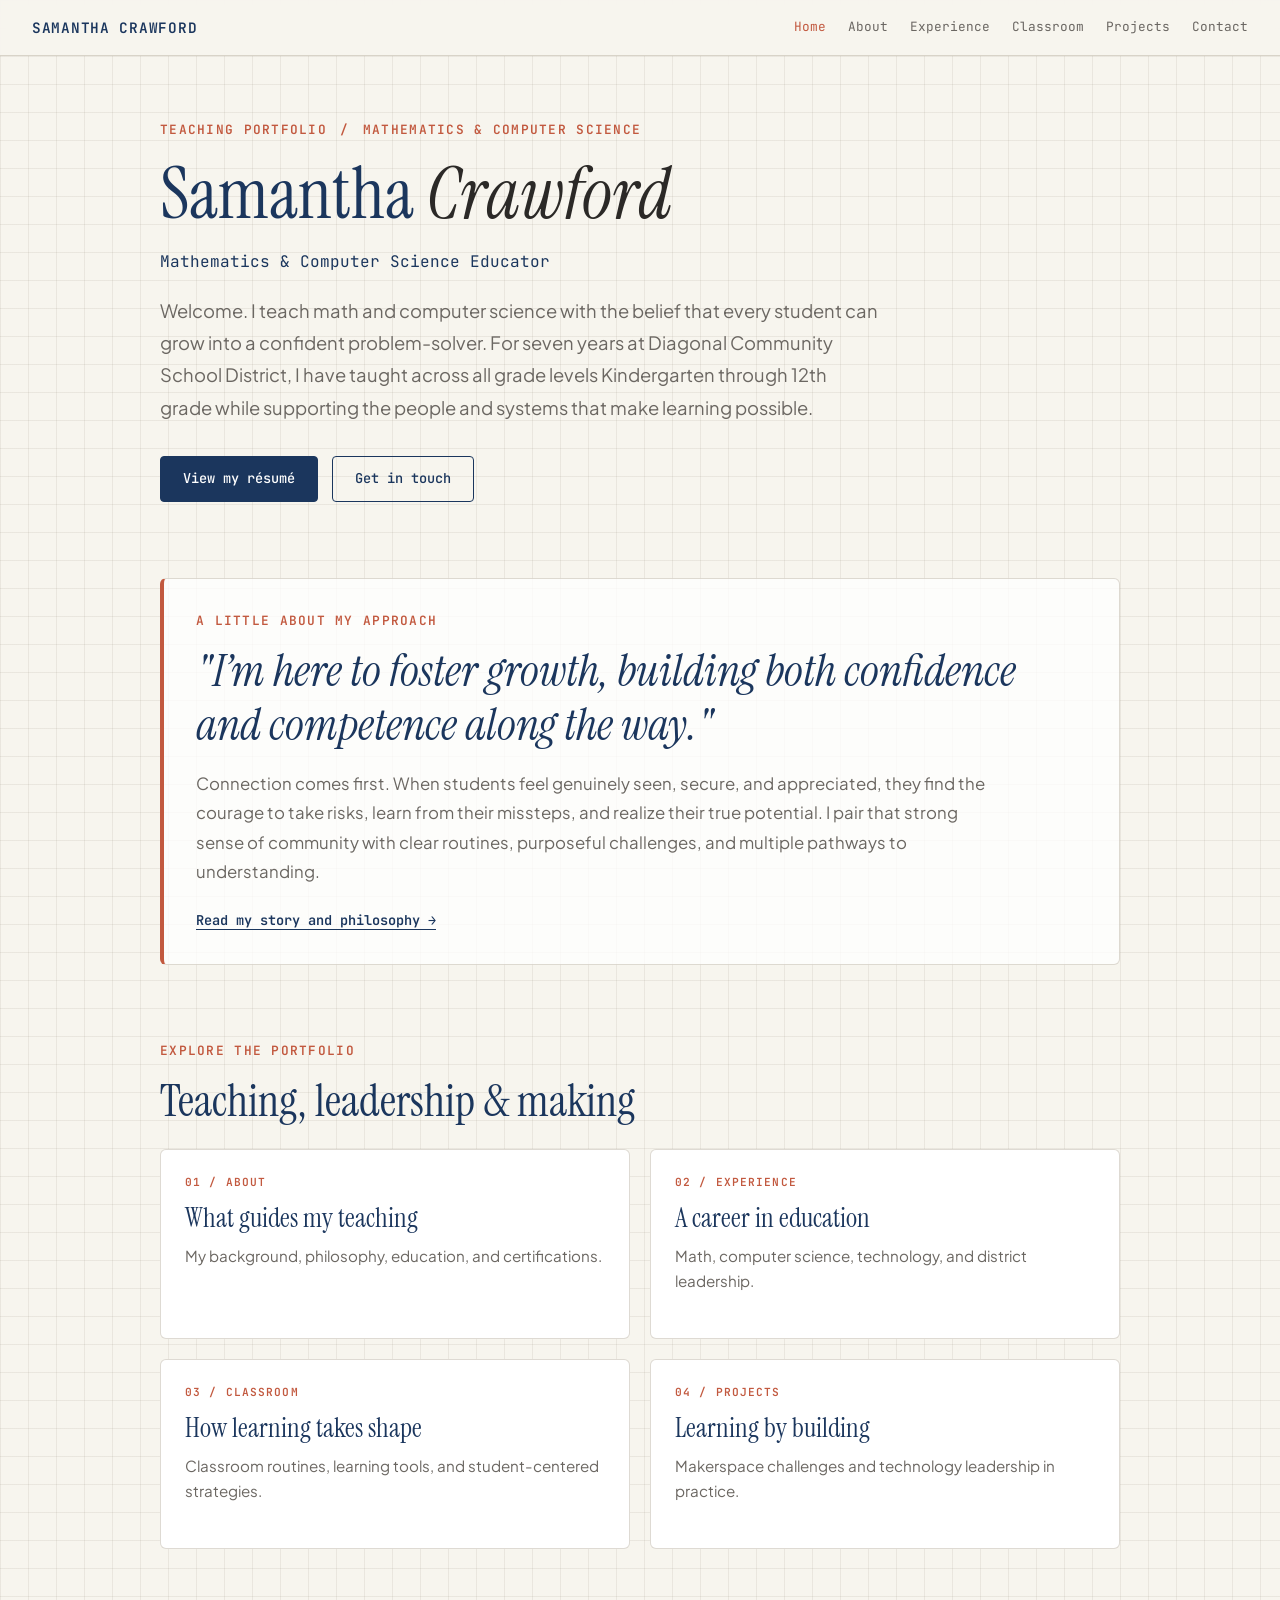
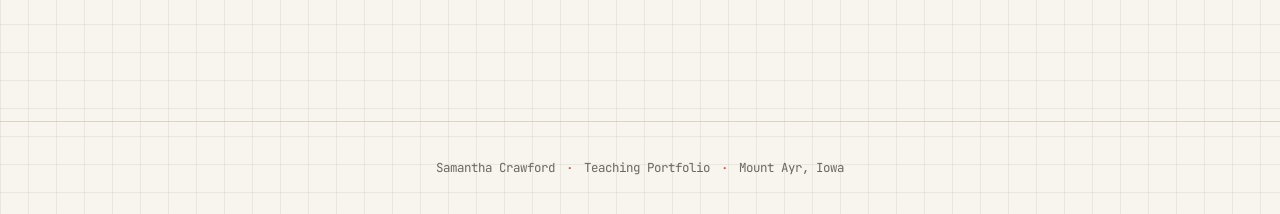
==== index.html @ a3347830 "Initial commit" ====
<!DOCTYPE html>
<html lang="en">
<head>
    <meta charset="UTF-8">
    <meta name="viewport" content="width=device-width, initial-scale=1.0">
    <meta name="description" content="Meet Samantha Crawford, a mathematics and computer science educator in Mount Ayr, Iowa.">
    <title>Samantha Crawford — Mathematics &amp; Computer Science Educator</title>
    <link rel="preconnect" href="https://fonts.googleapis.com">
    <link rel="preconnect" href="https://fonts.gstatic.com" crossorigin>
    <link href="https://fonts.googleapis.com/css2?family=Instrument+Serif:ital@0;1&family=JetBrains+Mono:wght@400;500;600&family=Plus+Jakarta+Sans:wght@400;500;600;700&display=swap" rel="stylesheet">
    <link rel="stylesheet" href="styles.css">
</head>
<body>
    <header class="site-header">
        <a class="logo" href="index.html">Samantha Crawford</a>
        <nav aria-label="Main navigation">
            <a href="index.html" aria-current="page">Home</a>
            <a href="about.html">About</a>
            <a href="experience.html">Experience</a>
            <a href="classroom.html">Classroom</a>
            <a href="projects.html">Projects</a>
            <a href="contact.html">Contact</a>
        </nav>
    </header>

    <main>
        <section class="hero">
            <p class="eyebrow">Teaching Portfolio <span aria-hidden="true">/</span> Mathematics &amp; Computer Science </p>
            <h1>Samantha <span class="italic">Crawford</span></h1>
            <p class="hero-title">Mathematics &amp; Computer Science Educator</p>
            <p class="bio">
                Welcome. I teach math and computer science with the belief that every student can grow into a confident problem-solver. 
                For seven years at Diagonal Community School District, I have taught across all grade levels Kindergarten through 12th grade
                while supporting the people and systems that make learning possible.
            </p>
            <div class="actions">
                <a class="btn-primary" href="experience.html#resume">View my résumé</a>
                <a class="btn-secondary" href="contact.html">Get in touch</a>
            </div>
        </section>

        <section class="home-value" aria-labelledby="value-heading">
            <div class="section-header">A little about my approach</div>
            <h2 id="value-heading" class="philosophy-quote">"I’m here to foster growth, building both confidence and competence along the way."</h2>
            <p class="philosophy-text">
                Connection comes first. When students feel genuinely seen, secure, and appreciated, 
                they find the courage to take risks, learn from their missteps, and realize their true potential. 
                I pair that strong sense of community with clear routines, purposeful challenges, and multiple pathways 
                to understanding.
            </p>
            <a class="text-link" href="about.html">Read my story and philosophy <span aria-hidden="true">→</span></a>
        </section>

        <section aria-labelledby="portfolio-heading">
            <div class="section-header">Explore the portfolio</div>
            <h2 id="portfolio-heading">Teaching, leadership &amp; making</h2>
            <div class="feature-grid">
                <a class="feature-card" href="about.html">
                    <span class="card-meta">01 / About</span>
                    <span class="feature-title">What guides my teaching</span>
                    <span class="feature-desc">My background, philosophy, education, and certifications.</span>
                </a>
                <a class="feature-card" href="experience.html">
                    <span class="card-meta">02 / Experience</span>
                    <span class="feature-title">A career in education</span>
                    <span class="feature-desc">Math, computer science, technology, and district leadership.</span>
                </a>
                <a class="feature-card" href="classroom.html">
                    <span class="card-meta">03 / Classroom</span>
                    <span class="feature-title">How learning takes shape</span>
                    <span class="feature-desc">Classroom routines, learning tools, and student-centered strategies.</span>
                </a>
                <a class="feature-card" href="projects.html">
                    <span class="card-meta">04 / Projects</span>
                    <span class="feature-title">Learning by building</span>
                    <span class="feature-desc">Makerspace challenges and technology leadership in practice.</span>
                </a>
            </div>
        </section>
    </main>

    <footer>
        Samantha Crawford <span aria-hidden="true">·</span> Teaching Portfolio <span aria-hidden="true">·</span> Mount Ayr, Iowa
    </footer>
</body>
</html>
---- styles.css ----
:root {
    --bg-color: #f7f5ee;
    --grid-color: rgba(160, 150, 130, 0.15);
    --text-main: #2b2927;
    --text-muted: #6b6762;
    --primary: #1b365d;
    --accent: #c2593f;
    --card-bg: #fff;
    --border-color: rgba(160, 150, 130, 0.35);
}

* {
    box-sizing: border-box;
    margin: 0;
    padding: 0;
}

html {
    scroll-behavior: smooth;
}

body {
    min-width: 0;
    background-color: var(--bg-color);
    background-image:
        linear-gradient(to right, var(--grid-color) 1px, transparent 1px),
        linear-gradient(to bottom, var(--grid-color) 1px, transparent 1px);
    background-size: 28px 28px;
    color: var(--text-main);
    font-family: "Plus Jakarta Sans", sans-serif;
    line-height: 1.6;
}

a {
    color: inherit;
}

a:focus-visible {
    outline: 3px solid var(--accent);
    outline-offset: 4px;
}

.site-header {
    position: sticky;
    top: 0;
    z-index: 10;
    display: flex;
    align-items: center;
    justify-content: space-between;
    gap: 24px;
    padding: 16px 32px;
    border-bottom: 1px solid var(--border-color);
    background: rgba(247, 245, 238, 0.94);
    backdrop-filter: blur(8px);
}

.logo {
    flex-shrink: 0;
    color: var(--primary);
    font-family: "JetBrains Mono", monospace;
    font-size: 0.9rem;
    font-weight: 600;
    letter-spacing: 0.05em;
    text-decoration: none;
    text-transform: uppercase;
}

.site-header nav {
    display: flex;
    flex-wrap: wrap;
    justify-content: flex-end;
    gap: 8px 22px;
}

.site-header nav a {
    color: var(--text-muted);
    font-family: "JetBrains Mono", monospace;
    font-size: 0.8rem;
    text-decoration: none;
    transition: color 0.2s;
}

.site-header nav a:hover,
.site-header nav a[aria-current="page"] {
    color: var(--accent);
}

main {
    width: min(100% - 48px, 960px);
    margin: 0 auto;
    padding: 64px 0 96px;
}

.hero {
    margin-bottom: 76px;
}

.page-intro {
    margin-bottom: 72px;
}

.eyebrow,
.section-header,
.card-meta,
.routine-time,
.contact-label {
    color: var(--accent);
    font-family: "JetBrains Mono", monospace;
    font-size: 0.8rem;
    font-weight: 600;
    letter-spacing: 0.1em;
    text-transform: uppercase;
}

.eyebrow {
    margin-bottom: 16px;
}

.eyebrow span {
    padding: 0 4px;
}

h1,
h2,
.feature-title,
.card-title,
.exp-role {
    color: var(--primary);
    font-family: "Instrument Serif", Georgia, serif;
    font-weight: 400;
}

h1 {
    margin-bottom: 18px;
    font-size: clamp(3.2rem, 8vw, 4.5rem);
    line-height: 1.04;
}

h1 .italic {
    color: var(--text-main);
    font-style: italic;
}

.hero-title {
    margin-bottom: 20px;
    color: var(--primary);
    font-family: "JetBrains Mono", monospace;
    font-size: 1rem;
}

.bio {
    max-width: 720px;
    margin-bottom: 32px;
    color: var(--text-muted);
    font-size: 1.15rem;
    line-height: 1.75;
}

.actions {
    display: flex;
    flex-wrap: wrap;
    gap: 14px;
}

.btn-primary,
.btn-secondary {
    display: inline-flex;
    align-items: center;
    justify-content: center;
    min-height: 46px;
    padding: 11px 22px;
    border: 1.5px solid var(--primary);
    border-radius: 4px;
    font-family: "JetBrains Mono", monospace;
    font-size: 0.85rem;
    font-weight: 500;
    text-decoration: none;
    transition: background 0.2s, color 0.2s;
}

.btn-primary {
    background: var(--primary);
    color: #fff;
}

.btn-primary:hover {
    background: #122540;
}

.btn-secondary {
    background: transparent;
    color: var(--primary);
}

.btn-secondary:hover {
    background: rgba(27, 54, 93, 0.06);
}

section {
    margin-bottom: 76px;
}

.section-header {
    margin-bottom: 14px;
}

h2 {
    margin-bottom: 22px;
    font-size: clamp(2.2rem, 5vw, 2.8rem);
    line-height: 1.15;
}

.philosophy-text {
    max-width: 800px;
    margin-bottom: 20px;
    color: var(--text-muted);
    font-size: 1.05rem;
    line-height: 1.75;
}

.home-value {
    margin-bottom: 76px;
    padding: 32px;
    border: 1px solid var(--border-color);
    border-left: 4px solid var(--accent);
    border-radius: 6px;
    background: rgba(255, 255, 255, 0.75);
}

.philosophy-quote {
    margin-bottom: 16px;
    color: var(--primary);
    font-family: "Instrument Serif", Georgia, serif;
    font-size: clamp(2rem, 5vw, 2.8rem);
    font-style: italic;
    font-weight: 400;
    line-height: 1.2;
}

.text-link {
    color: var(--primary);
    font-family: "JetBrains Mono", monospace;
    font-size: 0.85rem;
    font-weight: 600;
    text-decoration-thickness: 1px;
    text-underline-offset: 4px;
}

.text-link:hover {
    color: var(--accent);
}

.feature-grid,
.lessons-grid,
.pillars-grid,
.courses-grid,
.routine-grid {
    display: grid;
    grid-template-columns: repeat(2, minmax(0, 1fr));
    gap: 20px;
}

.feature-card,
.project-card,
.pillar-card,
.course-box,
.routine-card,
.exp-item,
.note-card,
.contact-panel {
    border: 1px solid var(--border-color);
    border-radius: 6px;
    background: var(--card-bg);
}

.feature-card {
    display: flex;
    min-height: 190px;
    flex-direction: column;
    align-items: flex-start;
    padding: 24px;
    text-decoration: none;
    transition: border-color 0.2s, transform 0.2s;
}

a.feature-card:hover {
    transform: translateY(-2px);
    border-color: var(--accent);
}

.card-meta {
    margin-bottom: 10px;
    font-size: 0.7rem;
}

.feature-title {
    margin-bottom: 8px;
    font-size: 1.7rem;
    line-height: 1.2;
}

.feature-desc,
.card-desc,
.pillar-desc,
.exp-desc {
    color: var(--text-muted);
    font-size: 0.95rem;
    line-height: 1.65;
}

.pillars-grid {
    grid-template-columns: repeat(2, minmax(0, 1fr));
    margin-top: 28px;
}

.pillar-card,
.course-box,
.routine-card,
.project-card,
.note-card {
    padding: 24px;
}

.pillar-title {
    margin-bottom: 8px;
    color: var(--primary);
    font-family: "JetBrains Mono", monospace;
    font-size: 0.9rem;
    font-weight: 600;
}

.courses-grid {
    grid-template-columns: repeat(2, minmax(0, 1fr));
}

.course-box h3 {
    margin-bottom: 16px;
    color: var(--primary);
    font-family: "Instrument Serif", Georgia, serif;
    font-size: 1.8rem;
    font-weight: 400;
}

.course-list {
    list-style: none;
}

.course-list li {
    display: flex;
    justify-content: space-between;
    gap: 16px;
    padding: 9px 0;
    border-bottom: 1px dashed var(--border-color);
    color: var(--text-muted);
    font-size: 0.9rem;
}

.course-list li:last-child {
    border-bottom: 0;
}

.course-list li span:last-child {
    color: var(--primary);
    text-align: right;
}

.timeline {
    display: grid;
    gap: 16px;
}

.exp-item {
    padding: 24px 28px;
}

.exp-role {
    margin-bottom: 4px;
    font-size: 1.75rem;
}

.exp-company {
    margin-bottom: 12px;
    color: var(--accent);
    font-family: "JetBrains Mono", monospace;
    font-size: 0.77rem;
    text-transform: uppercase;
}

.routine-grid {
    margin: 28px 0 20px;
}

.routine-time {
    display: inline-block;
    margin-bottom: 8px;
    font-size: 0.72rem;
}

.routine-card .card-title,
.project-card .card-title {
    margin-bottom: 8px;
    font-size: 1.65rem;
}

.note-card {
    padding: 22px 24px;
    background: rgba(255, 255, 255, 0.75);
}

.project-card {
    display: flex;
    min-height: 220px;
    flex-direction: column;
    align-items: flex-start;
}

.project-card .tags {
    display: flex;
    flex-wrap: wrap;
    gap: 8px;
    margin-top: auto;
    padding-top: 16px;
}

.tag {
    padding: 3px 8px;
    border: 1px solid var(--border-color);
    border-radius: 4px;
    background: rgba(160, 150, 130, 0.1);
    color: var(--text-main);
    font-family: "JetBrains Mono", monospace;
    font-size: 0.7rem;
}

.resume-frame {
    overflow: hidden;
    min-height: 480px;
    border: 1px solid var(--border-color);
    border-radius: 6px;
    background: var(--card-bg);
}

.resume-frame iframe {
    display: block;
    width: 100%;
    height: 600px;
    border: 0;
}

.contact-panel {
    padding: 32px;
}

.contact-list {
    display: grid;
    gap: 0;
    margin: 24px 0;
    border-top: 1px solid var(--border-color);
}

.contact-link {
    display: flex;
    flex-wrap: wrap;
    justify-content: space-between;
    gap: 8px 24px;
    padding: 14px 0;
    border-bottom: 1px solid var(--border-color);
    color: var(--text-main);
    text-decoration: none;
}

.contact-link span:last-child {
    overflow-wrap: anywhere;
}

a.contact-link:hover span:last-child {
    color: var(--accent);
}

.contact-label {
    font-size: 0.72rem;
}

.page-next {
    padding-top: 4px;
}

footer {
    padding: 36px 24px;
    border-top: 1px solid var(--border-color);
    color: var(--text-muted);
    font-family: "JetBrains Mono", monospace;
    font-size: 0.78rem;
    text-align: center;
}

footer span {
    padding: 0 4px;
    color: var(--accent);
}

@media (max-width: 760px) {
    .site-header {
        position: static;
        align-items: flex-start;
        flex-direction: column;
        gap: 14px;
        padding: 16px 22px;
    }

    .site-header nav {
        justify-content: flex-start;
        gap: 8px 16px;
    }

    main {
        width: min(100% - 40px, 960px);
        padding: 44px 0 72px;
    }

    .hero {
        margin-bottom: 56px;
    }

    .page-intro {
        margin-bottom: 52px;
    }

    section,
    .home-value {
        margin-bottom: 56px;
    }
}

@media (max-width: 560px) {
    .feature-grid,
    .lessons-grid,
    .pillars-grid,
    .courses-grid,
    .routine-grid {
        grid-template-columns: 1fr;
    }

    .home-value,
    .contact-panel {
        padding: 22px;
    }

    .exp-item {
        padding: 20px;
    }

    .resume-frame {
        min-height: 360px;
    }

    .resume-frame iframe {
        height: 380px;
    }
}

@media (prefers-reduced-motion: reduce) {
    html {
        scroll-behavior: auto;
    }

    *,
    *::before,
    *::after {
        transition-duration: 0.01ms !important;
    }
}
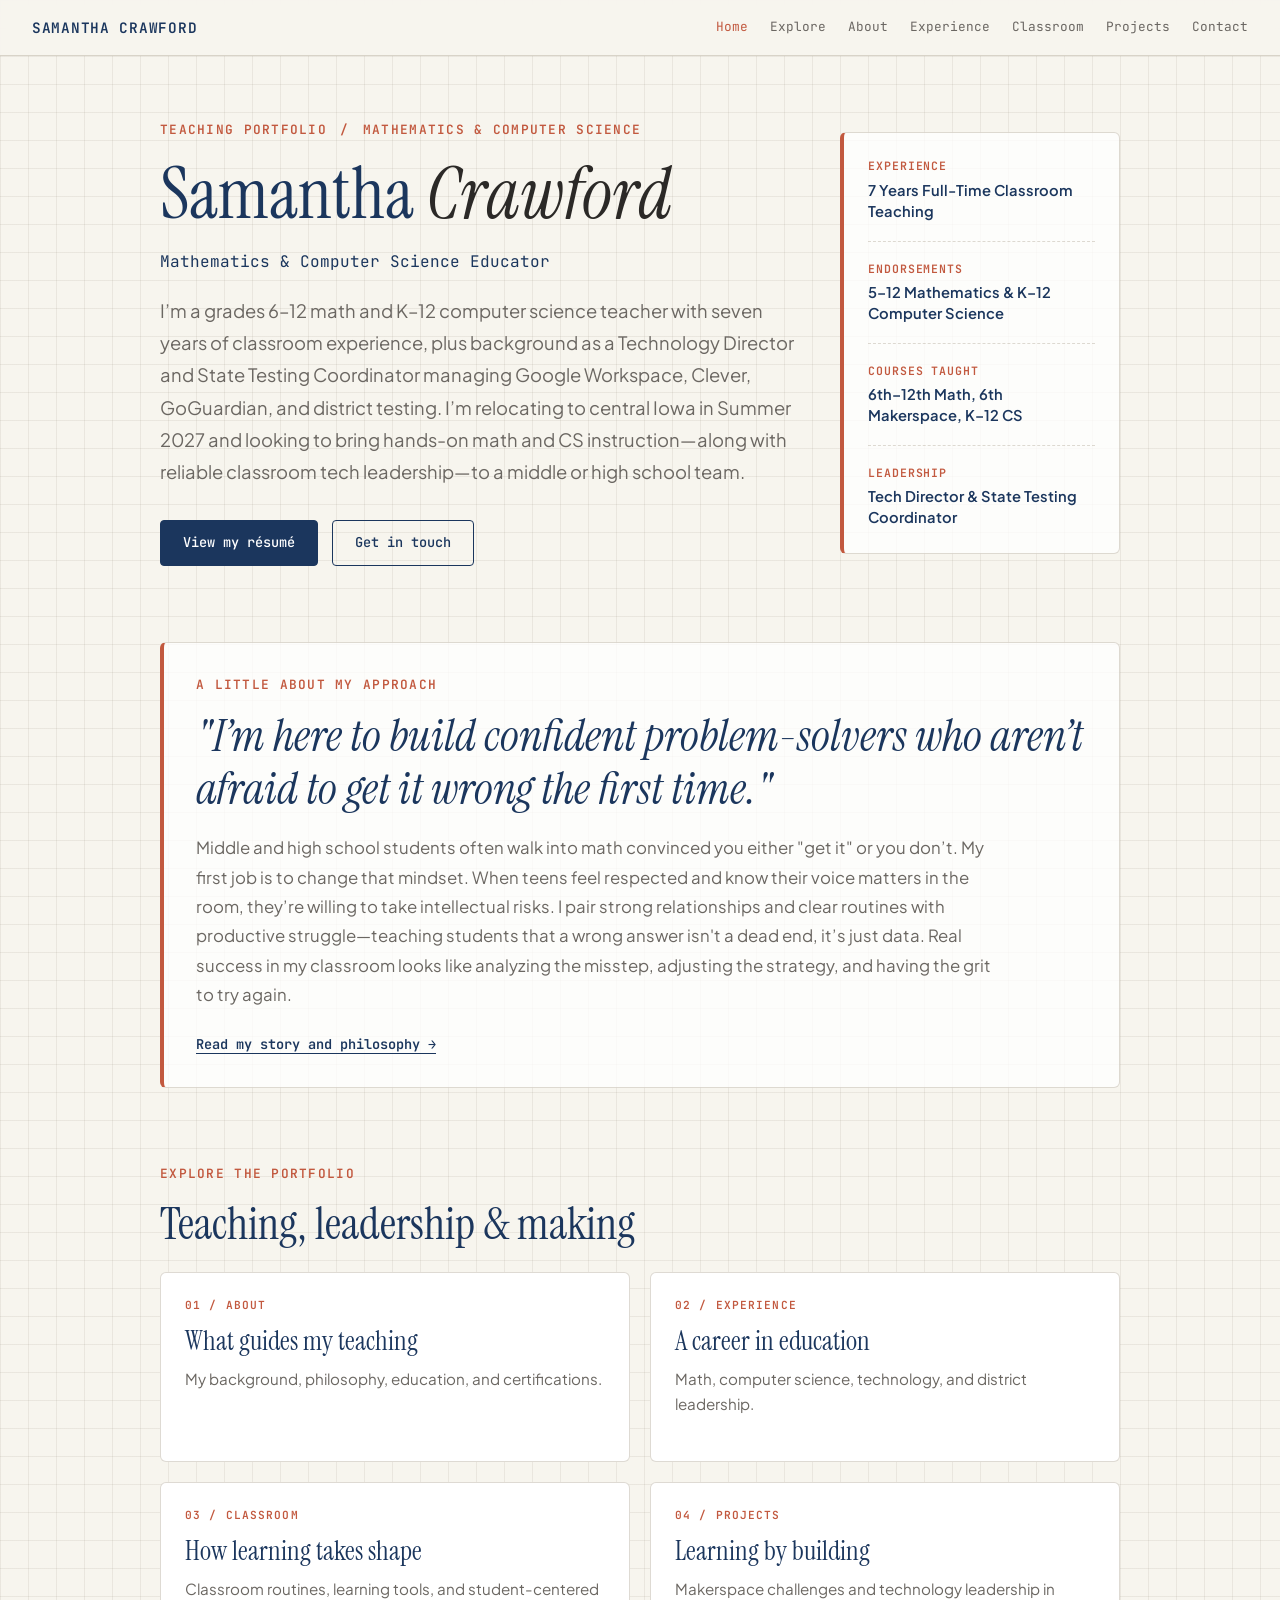
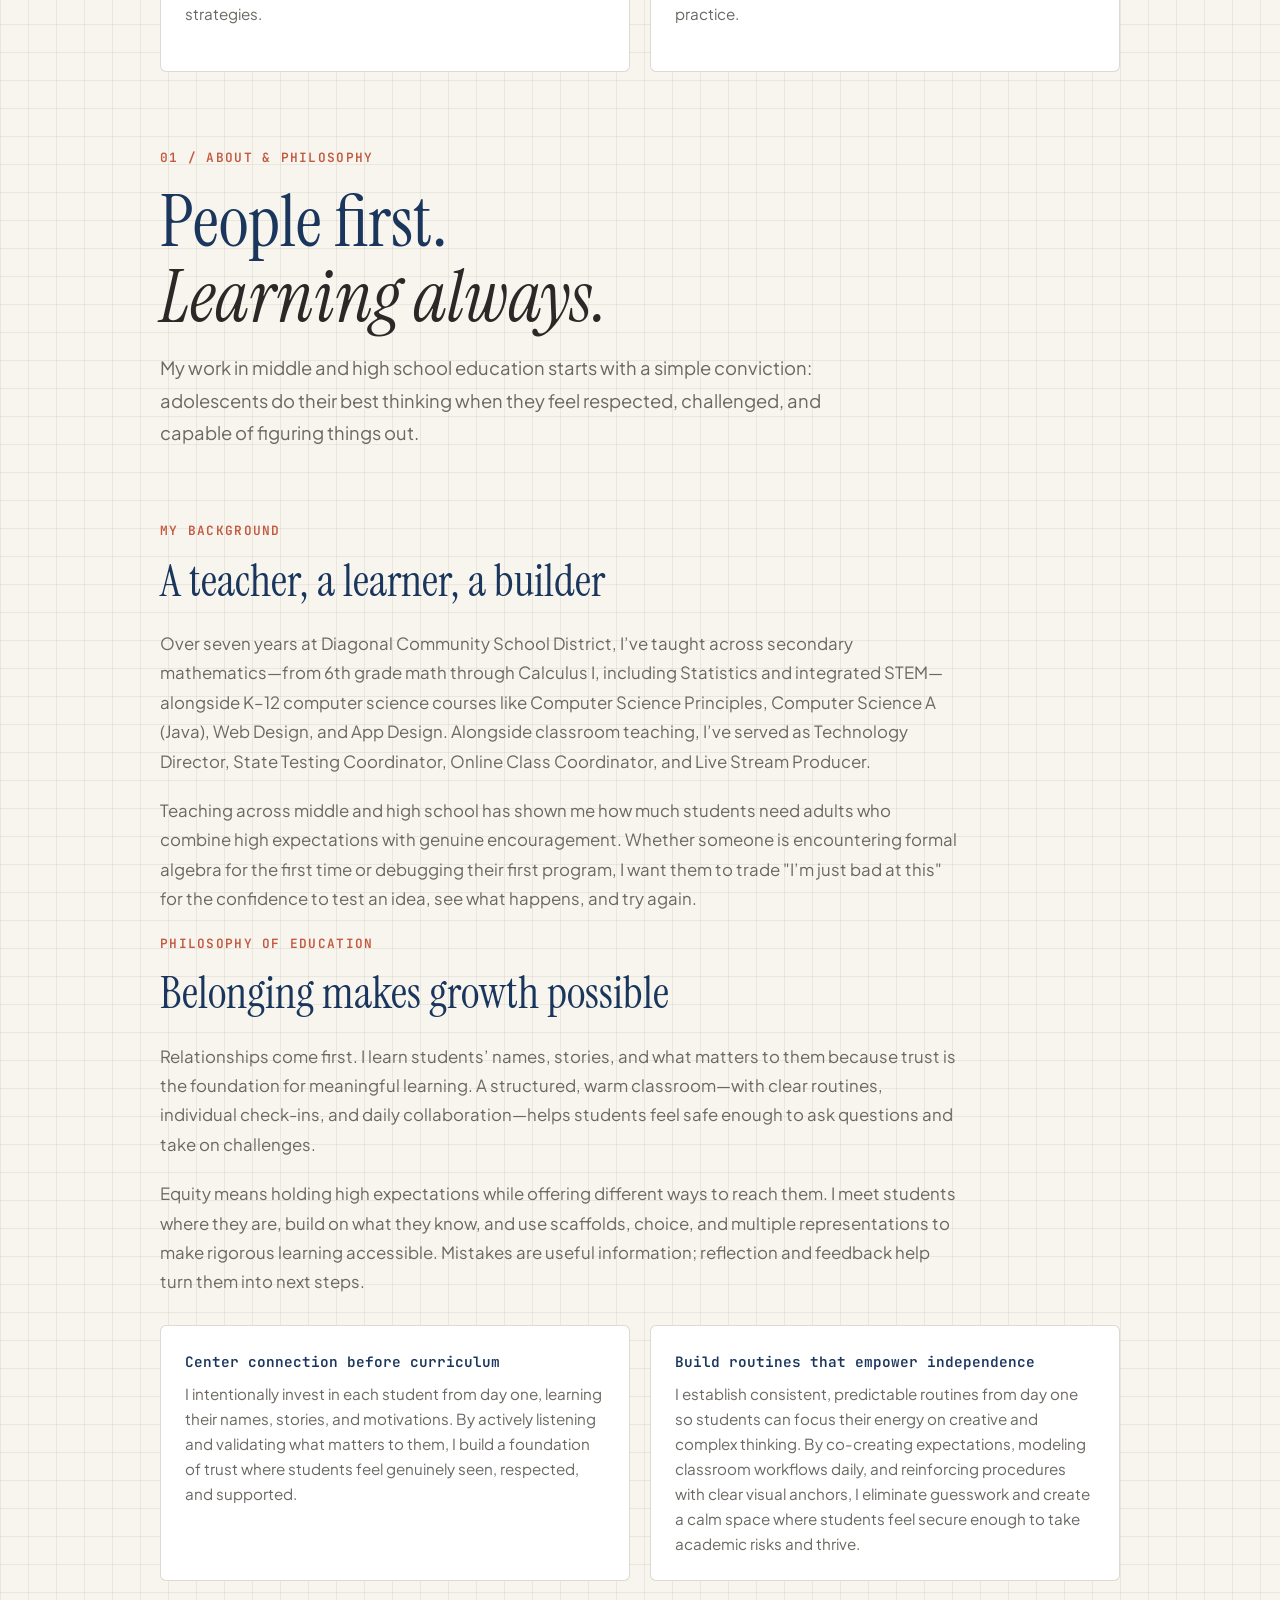
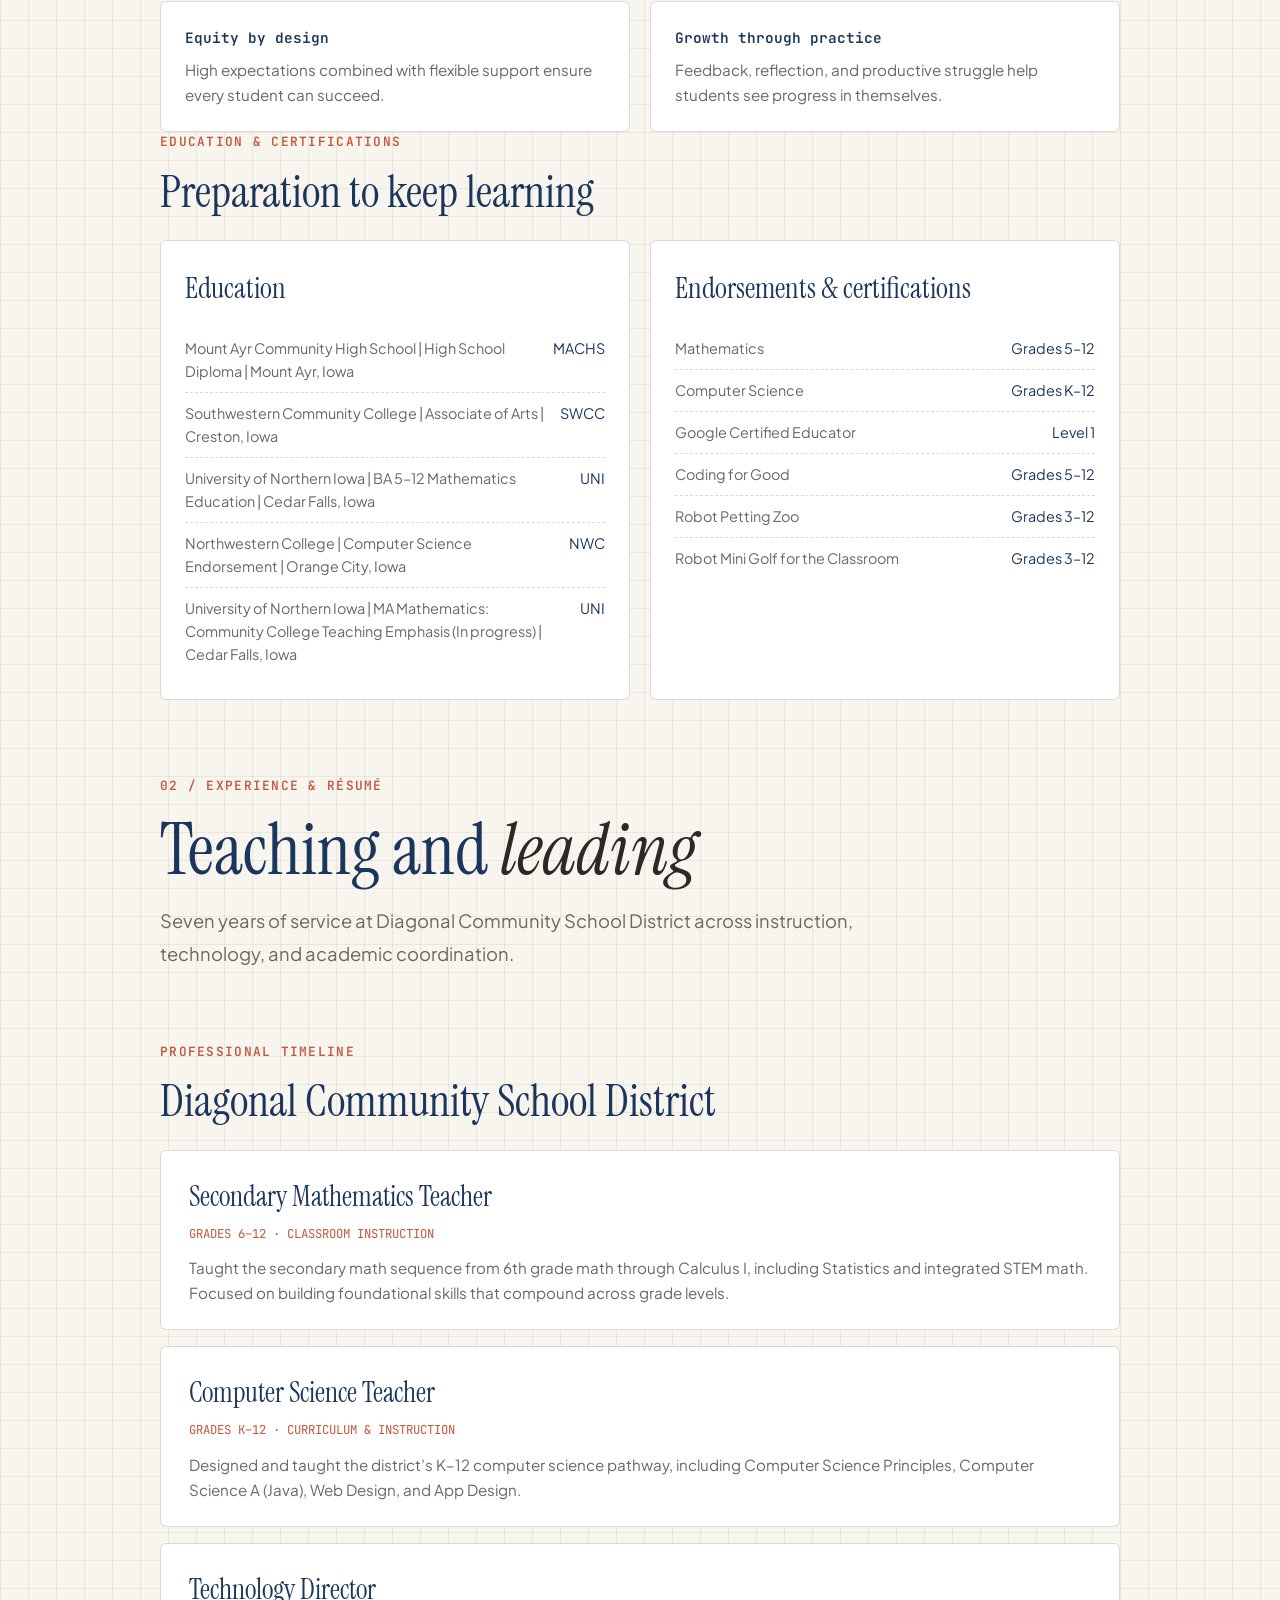
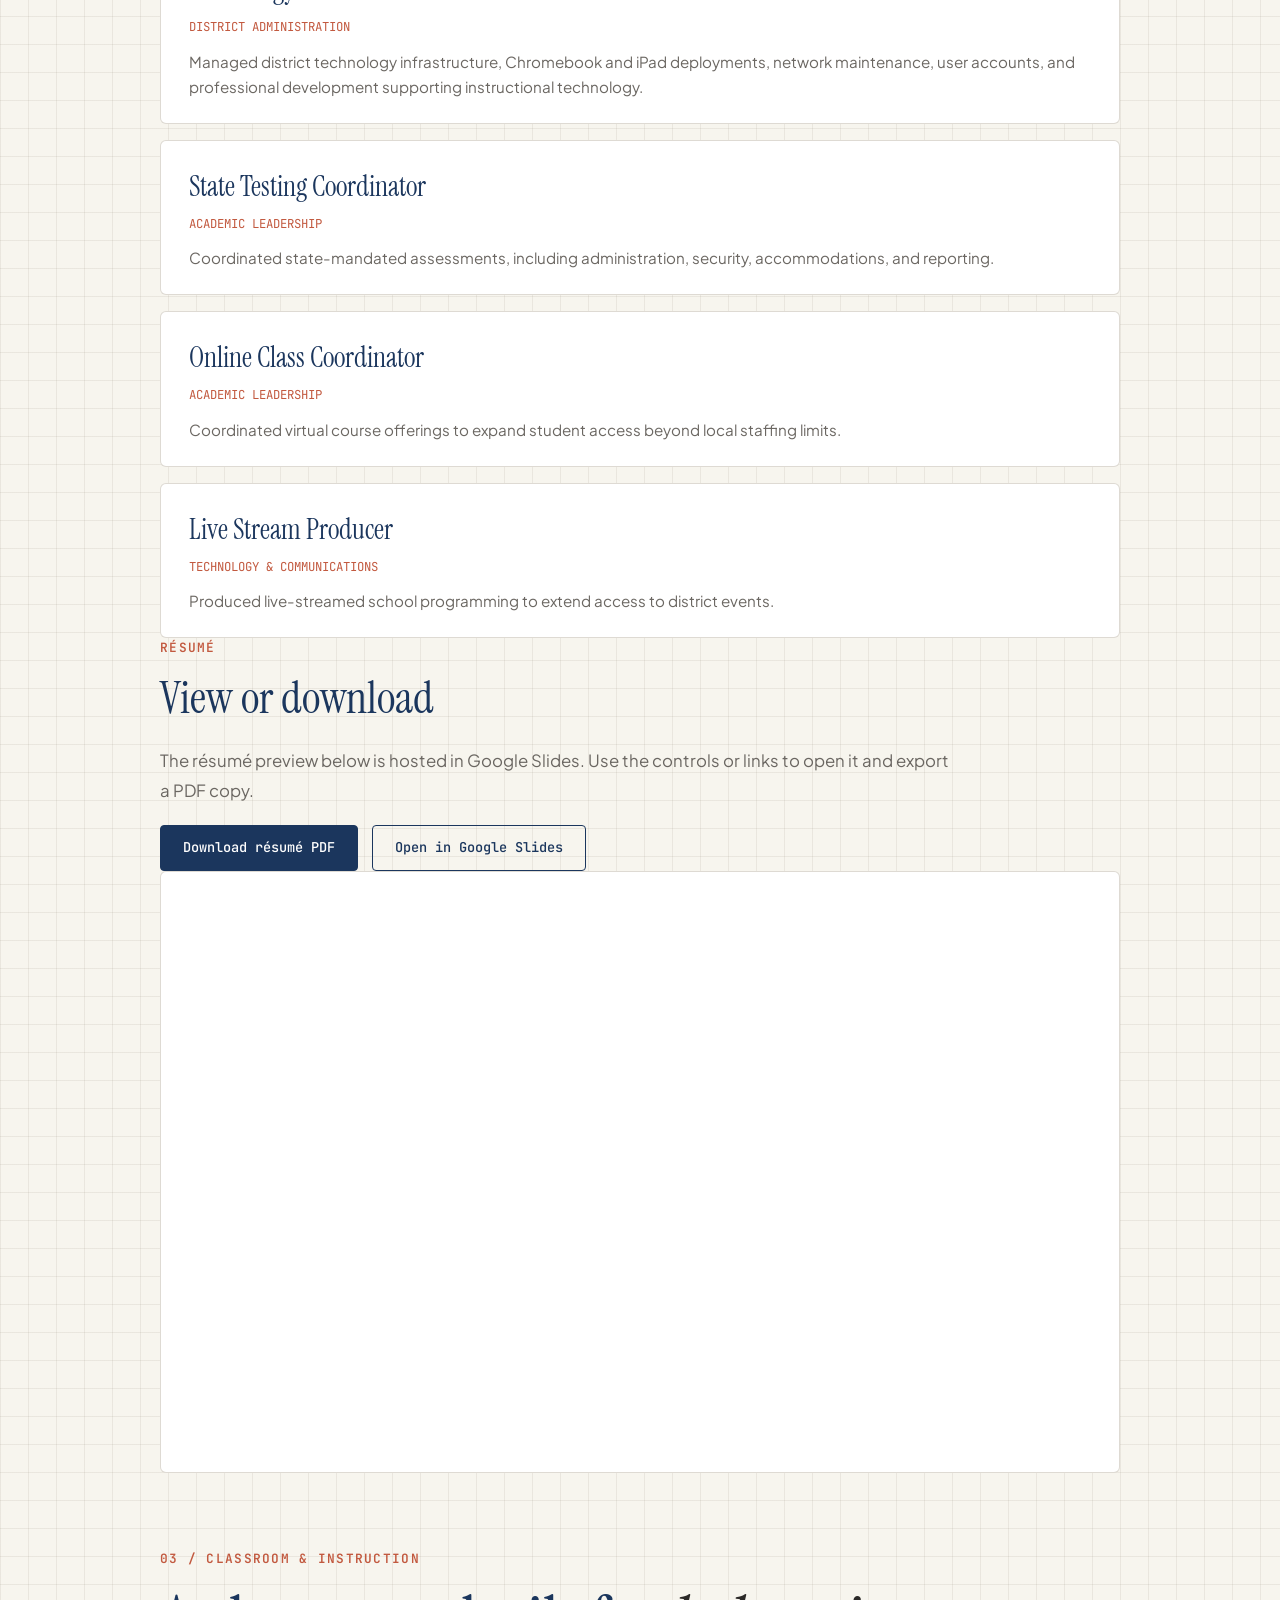
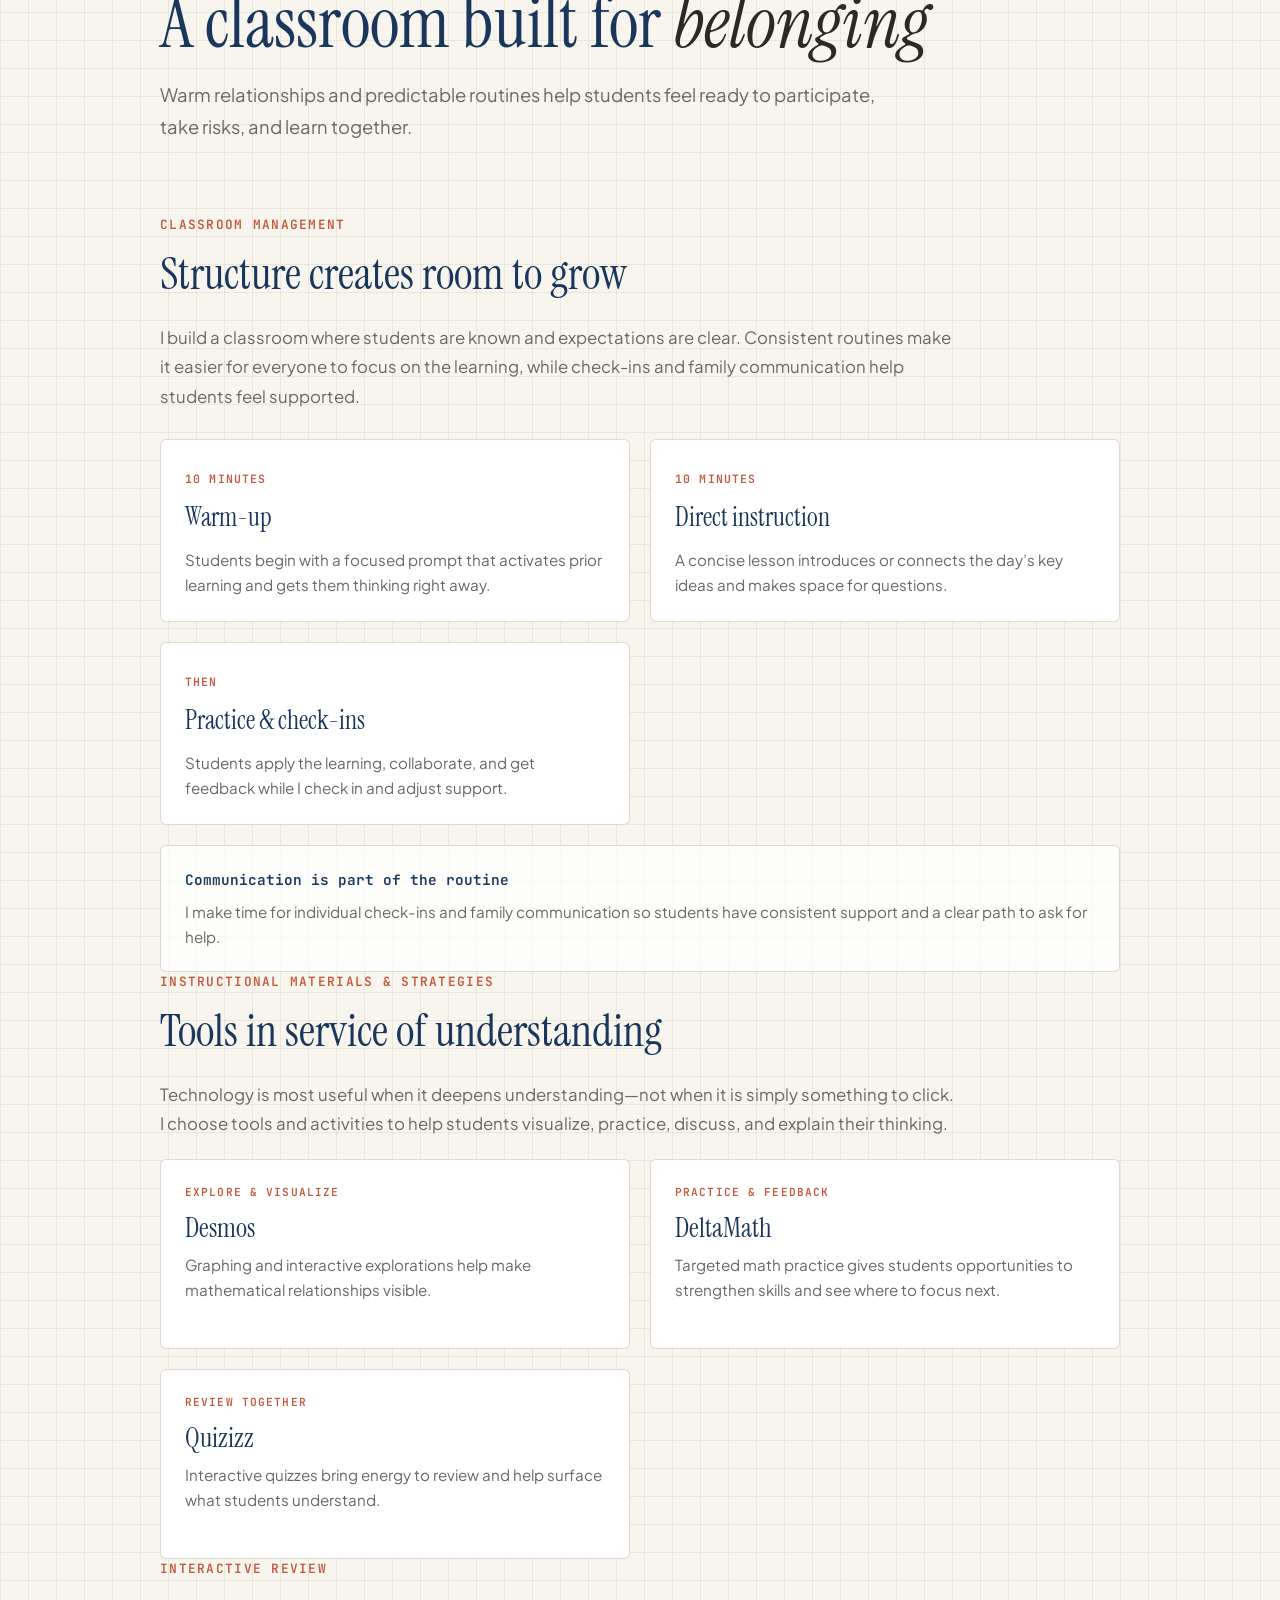
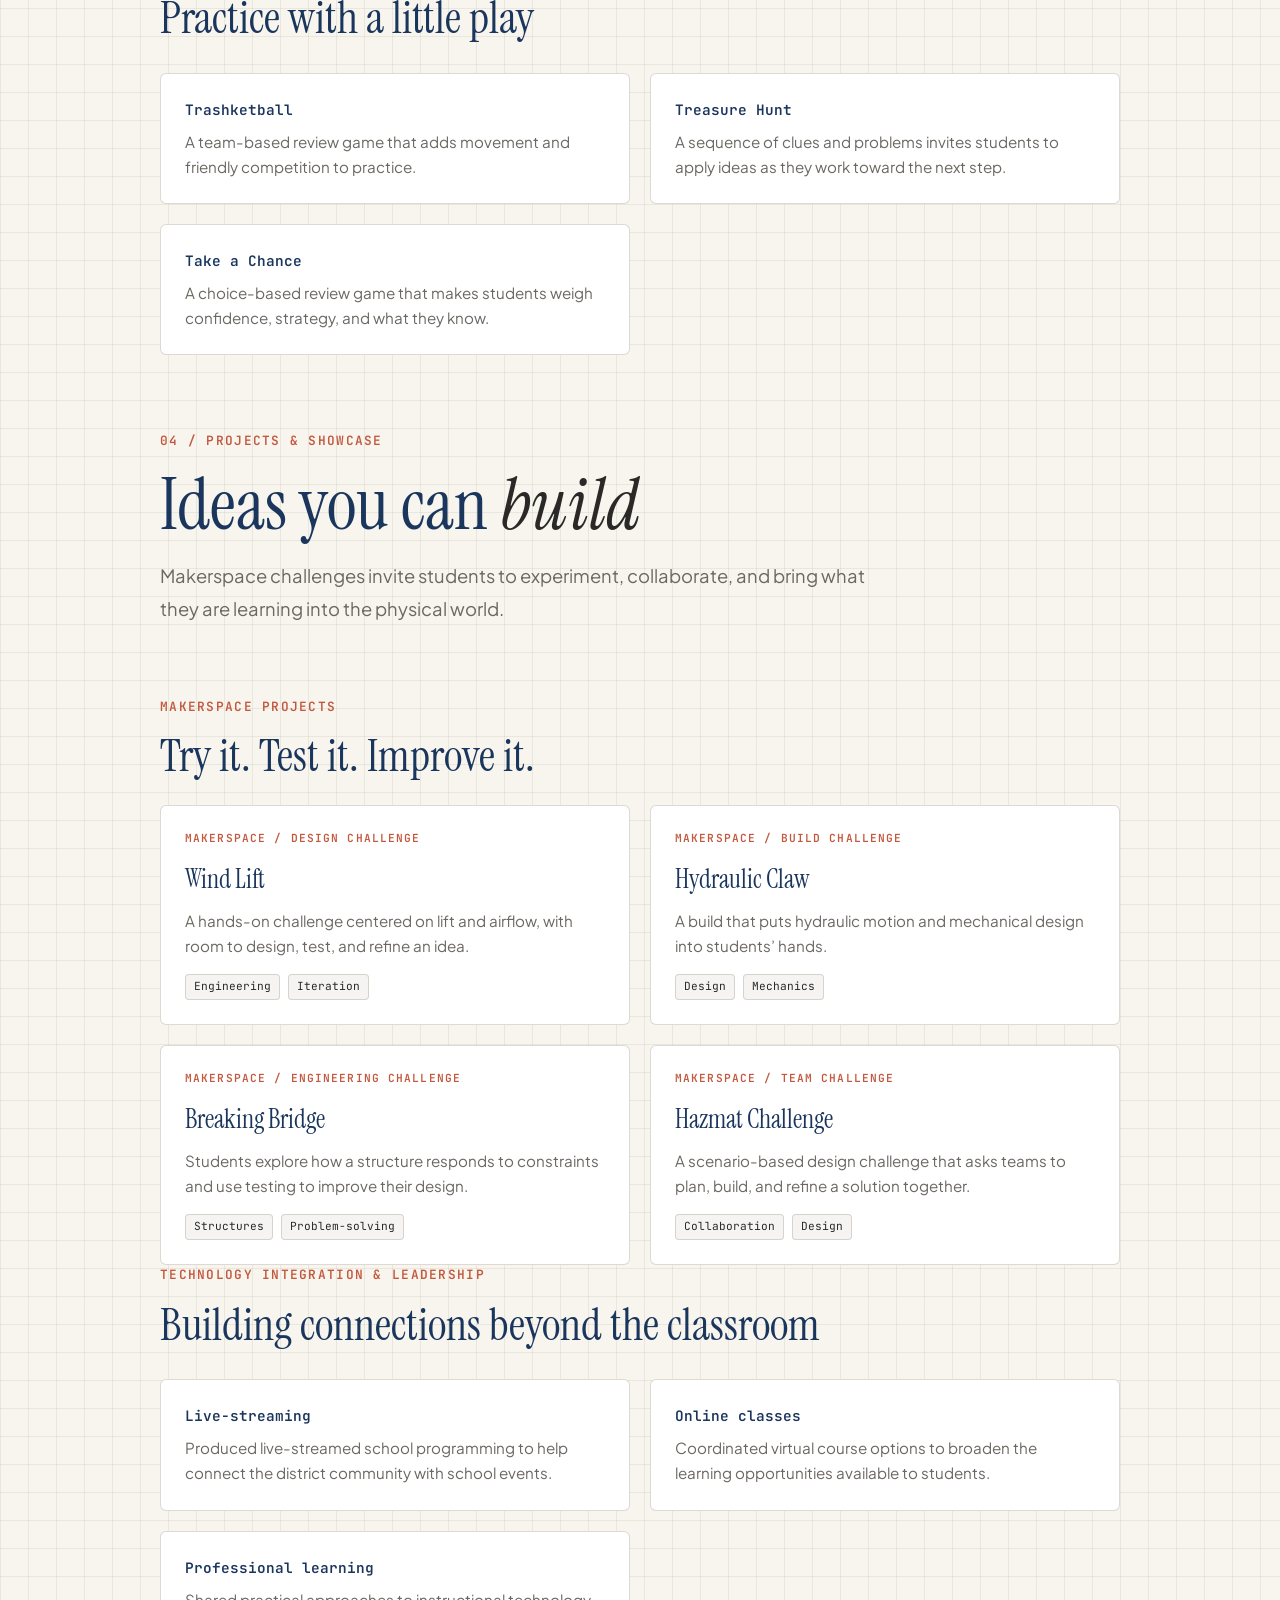
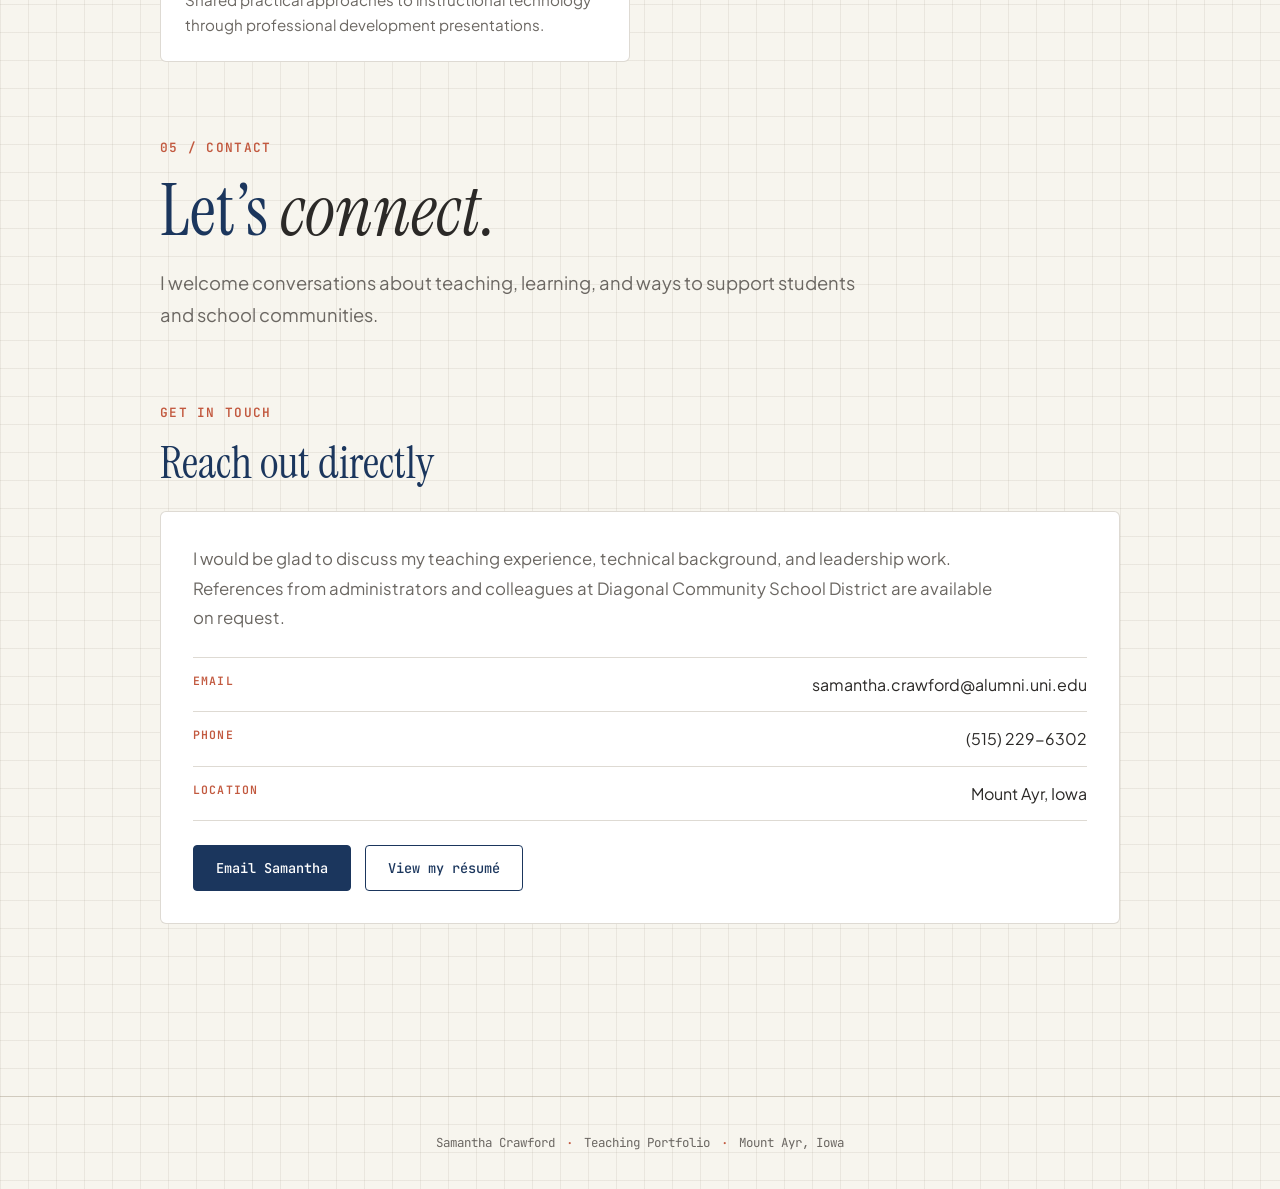
==== commit d521d161: "Big Update changed throug section 3" ====
--- a/index.html
+++ b/index.html
@@ -12,69 +12,375 @@
 </head>
 <body>
     <header class="site-header">
-        <a class="logo" href="index.html">Samantha Crawford</a>
+        <a class="logo" href="#home">Samantha Crawford</a>
         <nav aria-label="Main navigation">
-            <a href="index.html" aria-current="page">Home</a>
-            <a href="about.html">About</a>
-            <a href="experience.html">Experience</a>
-            <a href="classroom.html">Classroom</a>
-            <a href="projects.html">Projects</a>
-            <a href="contact.html">Contact</a>
+            <a href="#home" aria-current="page">Home</a>
+            <a href="#portfolio">Explore</a>
+            <a href="#about">About</a>
+            <a href="#experience">Experience</a>
+            <a href="#classroom">Classroom</a>
+            <a href="#projects">Projects</a>
+            <a href="#contact">Contact</a>
         </nav>
     </header>
 
     <main>
-        <section class="hero">
-            <p class="eyebrow">Teaching Portfolio <span aria-hidden="true">/</span> Mathematics &amp; Computer Science </p>
-            <h1>Samantha <span class="italic">Crawford</span></h1>
-            <p class="hero-title">Mathematics &amp; Computer Science Educator</p>
-            <p class="bio">
-                Welcome. I teach math and computer science with the belief that every student can grow into a confident problem-solver. 
-                For seven years at Diagonal Community School District, I have taught across all grade levels Kindergarten through 12th grade
-                while supporting the people and systems that make learning possible.
-            </p>
-            <div class="actions">
-                <a class="btn-primary" href="experience.html#resume">View my résumé</a>
-                <a class="btn-secondary" href="contact.html">Get in touch</a>
+        <section class="hero" id="home">
+            <div class="hero-grid">
+                <div class="hero-content">
+                    <p class="eyebrow">Teaching Portfolio <span aria-hidden="true">/</span> Mathematics &amp; Computer Science </p>
+                    <h1>Samantha <span class="italic">Crawford</span></h1>
+                    <p class="hero-title">Mathematics &amp; Computer Science Educator</p>
+                    <p class="bio">
+                        I’m a grades 6–12 math and K–12 computer science teacher with seven years of classroom experience, plus background as a Technology Director and State Testing Coordinator managing Google Workspace, Clever, GoGuardian, and district testing. I’m relocating to central Iowa in Summer 2027 and looking to bring hands-on math and CS instruction—along with reliable classroom tech leadership—to a middle or high school team.
+                    </p>
+                    <div class="actions">
+                        <a class="btn-primary" href="#resume">View my résumé</a>
+                        <a class="btn-secondary" href="#contact">Get in touch</a>
+                    </div>
+                </div>
+
+                <aside class="stats-card" aria-label="Teaching experience summary">
+                    <dl>
+                        <div class="stat-item">
+                            <dt>Experience</dt>
+                            <dd>7 Years Full-Time Classroom Teaching</dd>
+                        </div>
+                        <div class="stat-item">
+                            <dt>Endorsements</dt>
+                            <dd>5–12 Mathematics &amp; K–12 Computer Science</dd>
+                        </div>
+                        <div class="stat-item">
+                            <dt>Courses Taught</dt>
+                            <dd>6th–12th Math, 6th Makerspace, K–12 CS</dd>
+                        </div>
+                        <div class="stat-item">
+                            <dt>Leadership</dt>
+                            <dd>Tech Director &amp; State Testing Coordinator</dd>
+                        </div>
+                    </dl>
+                </aside>
             </div>
         </section>
 
         <section class="home-value" aria-labelledby="value-heading">
             <div class="section-header">A little about my approach</div>
-            <h2 id="value-heading" class="philosophy-quote">"I’m here to foster growth, building both confidence and competence along the way."</h2>
-            <p class="philosophy-text">
-                Connection comes first. When students feel genuinely seen, secure, and appreciated, 
-                they find the courage to take risks, learn from their missteps, and realize their true potential. 
-                I pair that strong sense of community with clear routines, purposeful challenges, and multiple pathways 
-                to understanding.
+            <h2 id="value-heading" class="philosophy-quote">"I’m here to build confident problem-solvers who aren’t afraid to get it wrong the first time."</h2>
+            <p class="philosophy-text">
+                Middle and high school students often walk into math convinced you either "get it" or you don’t. My first job is to change that mindset. When teens feel respected and know their voice matters in the room, they’re willing to take intellectual risks. I pair strong relationships and clear routines with productive struggle—teaching students that a wrong answer isn't a dead end, it’s just data. Real success in my classroom looks like analyzing the misstep, adjusting the strategy, and having the grit to try again.
             </p>
-            <a class="text-link" href="about.html">Read my story and philosophy <span aria-hidden="true">→</span></a>
-        </section>
-
-        <section aria-labelledby="portfolio-heading">
+            <a class="text-link" href="#about">Read my story and philosophy <span aria-hidden="true">→</span></a>
+        </section>
+
+        <section id="portfolio" aria-labelledby="portfolio-heading">
             <div class="section-header">Explore the portfolio</div>
             <h2 id="portfolio-heading">Teaching, leadership &amp; making</h2>
             <div class="feature-grid">
-                <a class="feature-card" href="about.html">
+                <a class="feature-card" href="#about">
                     <span class="card-meta">01 / About</span>
                     <span class="feature-title">What guides my teaching</span>
                     <span class="feature-desc">My background, philosophy, education, and certifications.</span>
                 </a>
-                <a class="feature-card" href="experience.html">
+                <a class="feature-card" href="#experience">
                     <span class="card-meta">02 / Experience</span>
                     <span class="feature-title">A career in education</span>
                     <span class="feature-desc">Math, computer science, technology, and district leadership.</span>
                 </a>
-                <a class="feature-card" href="classroom.html">
+                <a class="feature-card" href="#classroom">
                     <span class="card-meta">03 / Classroom</span>
                     <span class="feature-title">How learning takes shape</span>
                     <span class="feature-desc">Classroom routines, learning tools, and student-centered strategies.</span>
                 </a>
-                <a class="feature-card" href="projects.html">
+                <a class="feature-card" href="#projects">
                     <span class="card-meta">04 / Projects</span>
                     <span class="feature-title">Learning by building</span>
                     <span class="feature-desc">Makerspace challenges and technology leadership in practice.</span>
                 </a>
+            </div>
+        </section>
+
+        <section id="about">
+            <div class="page-intro">
+                <p class="eyebrow">01 / About &amp; Philosophy</p>
+                <h1>People first.<br><span class="italic">Learning always.</span></h1>
+                <p class="bio">My work in middle and high school education starts with a simple conviction: adolescents do their best thinking when they feel respected, challenged, and capable of figuring things out.</p>
+            </div>
+
+            <div class="section-header">My background</div>
+            <h2>A teacher, a learner, a builder</h2>
+            <p class="philosophy-text">
+                Over seven years at Diagonal Community School District, I’ve taught across secondary mathematics—from 6th grade math through Calculus I, including Statistics and integrated STEM—alongside K–12 computer science courses like Computer Science Principles, Computer Science A (Java), Web Design, and App Design. Alongside classroom teaching, I’ve served as Technology Director, State Testing Coordinator, Online Class Coordinator, and Live Stream Producer.            </p>
+            <p class="philosophy-text">
+                Teaching across middle and high school has shown me how much students need adults who combine high expectations with genuine encouragement. Whether someone is encountering formal algebra for the first time or debugging their first program, I want them to trade "I’m just bad at this" for the confidence to test an idea, see what happens, and try again.</p>
+            <div class="section-header">Philosophy of education</div>
+            <h2>Belonging makes growth possible</h2>
+            <p class="philosophy-text">
+                Relationships come first. I learn students’ names, stories, and what matters to them because trust is the foundation for meaningful learning. A structured, warm classroom—with clear routines, individual check-ins, and daily collaboration—helps students feel safe enough to ask questions and take on challenges.
+            </p>
+            <p class="philosophy-text">
+                Equity means holding high expectations while offering different ways to reach them. I meet students where they are, build on what they know, and use scaffolds, choice, and multiple representations to make rigorous learning accessible. Mistakes are useful information; reflection and feedback help turn them into next steps.
+            </p>
+            <div class="pillars-grid">
+                <article class="pillar-card">
+                    <h3 class="pillar-title">Center connection before curriculum</h3>
+                    <p class="pillar-desc">I intentionally invest in each student from day one, learning their names, stories, and motivations. By actively listening and validating what matters to them, I build a foundation of trust where students feel genuinely seen, respected, and supported.</p>
+                </article>
+                <article class="pillar-card">
+                    <h3 class="pillar-title">Build routines that empower independence</h3>
+                    <p class="pillar-desc">I establish consistent, predictable routines from day one so students can focus their energy on creative and complex thinking. By co-creating expectations, modeling classroom workflows daily, and reinforcing procedures with clear visual anchors, I eliminate guesswork and create a calm space where students feel secure enough to take academic risks and thrive.</p>
+                </article>
+                <article class="pillar-card">
+                    <h3 class="pillar-title">Equity by design</h3>
+                    <p class="pillar-desc">High expectations combined with flexible support ensure every student can succeed.</p>
+                </article>
+                <article class="pillar-card">
+                    <h3 class="pillar-title">Growth through practice</h3>
+                    <p class="pillar-desc">Feedback, reflection, and productive struggle help students see progress in themselves.</p>
+                </article>
+            </div>
+
+            <div class="section-header">Education &amp; certifications</div>
+            <h2>Preparation to keep learning</h2>
+            <div class="courses-grid">
+                <article class="course-box">
+                    <h3>Education</h3>
+                    <ul class="course-list">
+                        <li><span>Mount Ayr Community High School | High School Diploma | Mount Ayr, Iowa</span><span>MACHS</span></li>
+                        <li><span>Southwestern Community College | Associate of Arts | Creston, Iowa</span><span>SWCC</span></li>
+                        <li><span>University of Northern Iowa | BA 5–12 Mathematics Education | Cedar Falls, Iowa</span><span>UNI</span></li>
+                        <li><span>Northwestern College | Computer Science Endorsement | Orange City, Iowa</span><span>NWC</span></li>
+                        <li><span>University of Northern Iowa | MA Mathematics: Community College Teaching Emphasis (In progress) | Cedar Falls, Iowa</span><span>UNI</span></li>
+                    </ul>
+                </article>
+                <article class="course-box">
+                    <h3>Endorsements &amp; certifications</h3>
+                    <ul class="course-list">
+                        <li><span>Mathematics</span><span>Grades 5–12</span></li>
+                        <li><span>Computer Science</span><span>Grades K–12</span></li>
+                        <li><span>Google Certified Educator</span><span>Level 1</span></li>
+                        <li><span>Coding for Good</span><span>Grades 5–12</span></li>
+                        <li><span>Robot Petting Zoo</span><span>Grades 3–12</span></li>
+                        <li><span>Robot Mini Golf for the Classroom</span><span>Grades 3–12</span></li>
+                    </ul>
+                </article>
+            </div>
+        </section>
+
+        <section id="experience">
+            <div class="page-intro">
+                <p class="eyebrow">02 / Experience &amp; Résumé</p>
+                <h1>Teaching and <span class="italic">leading</span></h1>
+                <p class="bio">Seven years of service at Diagonal Community School District across instruction, technology, and academic coordination.</p>
+            </div>
+
+            <div class="section-header">Professional timeline</div>
+            <h2>Diagonal Community School District</h2>
+            <div class="timeline">
+                <article class="exp-item">
+                    <h3 class="exp-role">Secondary Mathematics Teacher</h3>
+                    <p class="exp-company">Grades 6–12 <span aria-hidden="true">·</span> Classroom instruction</p>
+                    <p class="exp-desc">Taught the secondary math sequence from 6th grade math through Calculus I, including Statistics and integrated STEM math. Focused on building foundational skills that compound across grade levels.</p>
+                </article>
+                <article class="exp-item">
+                    <h3 class="exp-role">Computer Science Teacher</h3>
+                    <p class="exp-company">Grades K–12 <span aria-hidden="true">·</span> Curriculum &amp; instruction</p>
+                    <p class="exp-desc">Designed and taught the district’s K–12 computer science pathway, including Computer Science Principles, Computer Science A (Java), Web Design, and App Design.</p>
+                </article>
+                <article class="exp-item">
+                    <h3 class="exp-role">Technology Director</h3>
+                    <p class="exp-company">District administration</p>
+                    <p class="exp-desc">Managed district technology infrastructure, Chromebook and iPad deployments, network maintenance, user accounts, and professional development supporting instructional technology.</p>
+                </article>
+                <article class="exp-item">
+                    <h3 class="exp-role">State Testing Coordinator</h3>
+                    <p class="exp-company">Academic leadership</p>
+                    <p class="exp-desc">Coordinated state-mandated assessments, including administration, security, accommodations, and reporting.</p>
+                </article>
+                <article class="exp-item">
+                    <h3 class="exp-role">Online Class Coordinator</h3>
+                    <p class="exp-company">Academic leadership</p>
+                    <p class="exp-desc">Coordinated virtual course offerings to expand student access beyond local staffing limits.</p>
+                </article>
+                <article class="exp-item">
+                    <h3 class="exp-role">Live Stream Producer</h3>
+                    <p class="exp-company">Technology &amp; communications</p>
+                    <p class="exp-desc">Produced live-streamed school programming to extend access to district events.</p>
+                </article>
+            </div>
+
+            <div id="resume">
+                <div class="section-header">Résumé</div>
+                <h2>View or download</h2>
+                <p class="philosophy-text">The résumé preview below is hosted in Google Slides. Use the controls or links to open it and export a PDF copy.</p>
+                <div class="actions">
+                    <a class="btn-primary" href="https://docs.google.com/presentation/d/10NilAkDpcGnp4YlURFnktCQGY3JUtRML2lTk8GaKxsw/export/pdf" target="_blank" rel="noopener noreferrer">Download résumé PDF</a>
+                    <a class="btn-secondary" href="https://docs.google.com/presentation/d/10NilAkDpcGnp4YlURFnktCQGY3JUtRML2lTk8GaKxsw/edit?usp=sharing" target="_blank" rel="noopener noreferrer">Open in Google Slides</a>
+                </div>
+                <div class="resume-frame">
+                    <iframe
+                        title="Embedded résumé presentation for Samantha Crawford"
+                        src="https://docs.google.com/presentation/d/10NilAkDpcGnp4YlURFnktCQGY3JUtRML2lTk8GaKxsw/embed?start=false&amp;loop=false&amp;delayms=3000"
+                        loading="lazy"
+                        allowfullscreen>
+                    </iframe>
+                </div>
+            </div>
+        </section>
+
+        <section id="classroom">
+            <div class="page-intro">
+                <p class="eyebrow">03 / Classroom &amp; Instruction</p>
+                <h1>A classroom built for <span class="italic">belonging</span></h1>
+                <p class="bio">Warm relationships and predictable routines help students feel ready to participate, take risks, and learn together.</p>
+            </div>
+
+            <div class="section-header">Classroom management</div>
+            <h2>Structure creates room to grow</h2>
+            <p class="philosophy-text">I build a classroom where students are known and expectations are clear. Consistent routines make it easier for everyone to focus on the learning, while check-ins and family communication help students feel supported.</p>
+            <div class="routine-grid">
+                <article class="routine-card">
+                    <span class="routine-time">10 minutes</span>
+                    <h3 class="card-title">Warm-up</h3>
+                    <p class="card-desc">Students begin with a focused prompt that activates prior learning and gets them thinking right away.</p>
+                </article>
+                <article class="routine-card">
+                    <span class="routine-time">10 minutes</span>
+                    <h3 class="card-title">Direct instruction</h3>
+                    <p class="card-desc">A concise lesson introduces or connects the day’s key ideas and makes space for questions.</p>
+                </article>
+                <article class="routine-card">
+                    <span class="routine-time">Then</span>
+                    <h3 class="card-title">Practice &amp; check-ins</h3>
+                    <p class="card-desc">Students apply the learning, collaborate, and get feedback while I check in and adjust support.</p>
+                </article>
+            </div>
+            <div class="note-card">
+                <h3 class="pillar-title">Communication is part of the routine</h3>
+                <p class="pillar-desc">I make time for individual check-ins and family communication so students have consistent support and a clear path to ask for help.</p>
+            </div>
+
+            <div class="section-header">Instructional materials &amp; strategies</div>
+            <h2>Tools in service of understanding</h2>
+            <p class="philosophy-text">Technology is most useful when it deepens understanding—not when it is simply something to click. I choose tools and activities to help students visualize, practice, discuss, and explain their thinking.</p>
+            <div class="feature-grid">
+                <article class="feature-card">
+                    <span class="card-meta">Explore &amp; visualize</span>
+                    <h3 class="feature-title">Desmos</h3>
+                    <p class="feature-desc">Graphing and interactive explorations help make mathematical relationships visible.</p>
+                </article>
+                <article class="feature-card">
+                    <span class="card-meta">Practice &amp; feedback</span>
+                    <h3 class="feature-title">DeltaMath</h3>
+                    <p class="feature-desc">Targeted math practice gives students opportunities to strengthen skills and see where to focus next.</p>
+                </article>
+                <article class="feature-card">
+                    <span class="card-meta">Review together</span>
+                    <h3 class="feature-title">Quizizz</h3>
+                    <p class="feature-desc">Interactive quizzes bring energy to review and help surface what students understand.</p>
+                </article>
+            </div>
+
+            <div class="section-header">Interactive review</div>
+            <h2>Practice with a little play</h2>
+            <div class="pillars-grid">
+                <article class="pillar-card">
+                    <h3 class="pillar-title">Trashketball</h3>
+                    <p class="pillar-desc">A team-based review game that adds movement and friendly competition to practice.</p>
+                </article>
+                <article class="pillar-card">
+                    <h3 class="pillar-title">Treasure Hunt</h3>
+                    <p class="pillar-desc">A sequence of clues and problems invites students to apply ideas as they work toward the next step.</p>
+                </article>
+                <article class="pillar-card">
+                    <h3 class="pillar-title">Take a Chance</h3>
+                    <p class="pillar-desc">A choice-based review game that makes students weigh confidence, strategy, and what they know.</p>
+                </article>
+            </div>
+        </section>
+
+        <section id="projects">
+            <div class="page-intro">
+                <p class="eyebrow">04 / Projects &amp; Showcase</p>
+                <h1>Ideas you can <span class="italic">build</span></h1>
+                <p class="bio">Makerspace challenges invite students to experiment, collaborate, and bring what they are learning into the physical world.</p>
+            </div>
+
+            <div class="section-header">Makerspace projects</div>
+            <h2>Try it. Test it. Improve it.</h2>
+            <div class="lessons-grid">
+                <article class="project-card">
+                    <span class="card-meta">Makerspace / Design challenge</span>
+                    <h3 class="card-title">Wind Lift</h3>
+                    <p class="card-desc">A hands-on challenge centered on lift and airflow, with room to design, test, and refine an idea.</p>
+                    <div class="tags"><span class="tag">Engineering</span><span class="tag">Iteration</span></div>
+                </article>
+                <article class="project-card">
+                    <span class="card-meta">Makerspace / Build challenge</span>
+                    <h3 class="card-title">Hydraulic Claw</h3>
+                    <p class="card-desc">A build that puts hydraulic motion and mechanical design into students’ hands.</p>
+                    <div class="tags"><span class="tag">Design</span><span class="tag">Mechanics</span></div>
+                </article>
+                <article class="project-card">
+                    <span class="card-meta">Makerspace / Engineering challenge</span>
+                    <h3 class="card-title">Breaking Bridge</h3>
+                    <p class="card-desc">Students explore how a structure responds to constraints and use testing to improve their design.</p>
+                    <div class="tags"><span class="tag">Structures</span><span class="tag">Problem-solving</span></div>
+                </article>
+                <article class="project-card">
+                    <span class="card-meta">Makerspace / Team challenge</span>
+                    <h3 class="card-title">Hazmat Challenge</h3>
+                    <p class="card-desc">A scenario-based design challenge that asks teams to plan, build, and refine a solution together.</p>
+                    <div class="tags"><span class="tag">Collaboration</span><span class="tag">Design</span></div>
+                </article>
+            </div>
+
+            <div class="section-header">Technology integration &amp; leadership</div>
+            <h2>Building connections beyond the classroom</h2>
+            <div class="pillars-grid">
+                <article class="pillar-card">
+                    <h3 class="pillar-title">Live-streaming</h3>
+                    <p class="pillar-desc">Produced live-streamed school programming to help connect the district community with school events.</p>
+                </article>
+                <article class="pillar-card">
+                    <h3 class="pillar-title">Online classes</h3>
+                    <p class="pillar-desc">Coordinated virtual course options to broaden the learning opportunities available to students.</p>
+                </article>
+                <article class="pillar-card">
+                    <h3 class="pillar-title">Professional learning</h3>
+                    <p class="pillar-desc">Shared practical approaches to instructional technology through professional development presentations.</p>
+                </article>
+            </div>
+        </section>
+
+        <section id="contact">
+            <div class="page-intro">
+                <p class="eyebrow">05 / Contact</p>
+                <h1>Let’s <span class="italic">connect.</span></h1>
+                <p class="bio">I welcome conversations about teaching, learning, and ways to support students and school communities.</p>
+            </div>
+
+            <div class="section-header">Get in touch</div>
+            <h2>Reach out directly</h2>
+            <div class="contact-panel">
+                <p class="philosophy-text">I would be glad to discuss my teaching experience, technical background, and leadership work. References from administrators and colleagues at Diagonal Community School District are available on request.</p>
+                <div class="contact-list">
+                    <a class="contact-link" href="mailto:samantha.crawford@alumni.uni.edu">
+                        <span class="contact-label">Email</span>
+                        <span>samantha.crawford@alumni.uni.edu</span>
+                    </a>
+                    <a class="contact-link" href="tel:+15152296302">
+                        <span class="contact-label">Phone</span>
+                        <span>(515) 229-6302</span>
+                    </a>
+                    <div class="contact-link">
+                        <span class="contact-label">Location</span>
+                        <span>Mount Ayr, Iowa</span>
+                    </div>
+                </div>
+                <div class="actions contact-actions">
+                    <a class="btn-primary" href="mailto:samantha.crawford@alumni.uni.edu">Email Samantha</a>
+                    <a class="btn-secondary" href="#resume">View my résumé</a>
+                </div>
             </div>
         </section>
     </main>
--- a/styles.css
+++ b/styles.css
@@ -17,6 +17,10 @@
 
 html {
     scroll-behavior: smooth;
+}
+
+[id] {
+    scroll-margin-top: 88px;
 }
 
 body {
@@ -93,6 +97,48 @@
 
 .hero {
     margin-bottom: 76px;
+}
+
+.hero-grid {
+    display: grid;
+    grid-template-columns: minmax(0, 1fr) 280px;
+    align-items: center;
+    gap: 42px;
+}
+
+.hero-content {
+    min-width: 0;
+}
+
+.stats-card {
+    padding: 24px;
+    border: 1px solid var(--border-color);
+    border-left: 4px solid var(--accent);
+    border-radius: 6px;
+    background: rgba(255, 255, 255, 0.75);
+}
+
+.stat-item + .stat-item {
+    margin-top: 18px;
+    padding-top: 18px;
+    border-top: 1px dashed var(--border-color);
+}
+
+.stat-item dt {
+    margin-bottom: 4px;
+    color: var(--accent);
+    font-family: "JetBrains Mono", monospace;
+    font-size: 0.72rem;
+    font-weight: 600;
+    letter-spacing: 0.08em;
+    text-transform: uppercase;
+}
+
+.stat-item dd {
+    color: var(--primary);
+    font-size: 0.92rem;
+    font-weight: 600;
+    line-height: 1.45;
 }
 
 .page-intro {
@@ -501,13 +547,16 @@
 
 @media (max-width: 760px) {
     .site-header {
-        position: static;
         align-items: flex-start;
         flex-direction: column;
         gap: 14px;
         padding: 16px 22px;
     }
 
+    [id] {
+        scroll-margin-top: 150px;
+    }
+
     .site-header nav {
         justify-content: flex-start;
         gap: 8px 16px;
@@ -520,6 +569,15 @@
 
     .hero {
         margin-bottom: 56px;
+    }
+
+    .hero-grid {
+        grid-template-columns: 1fr;
+        gap: 32px;
+    }
+
+    .stats-card {
+        width: 100%;
     }
 
     .page-intro {
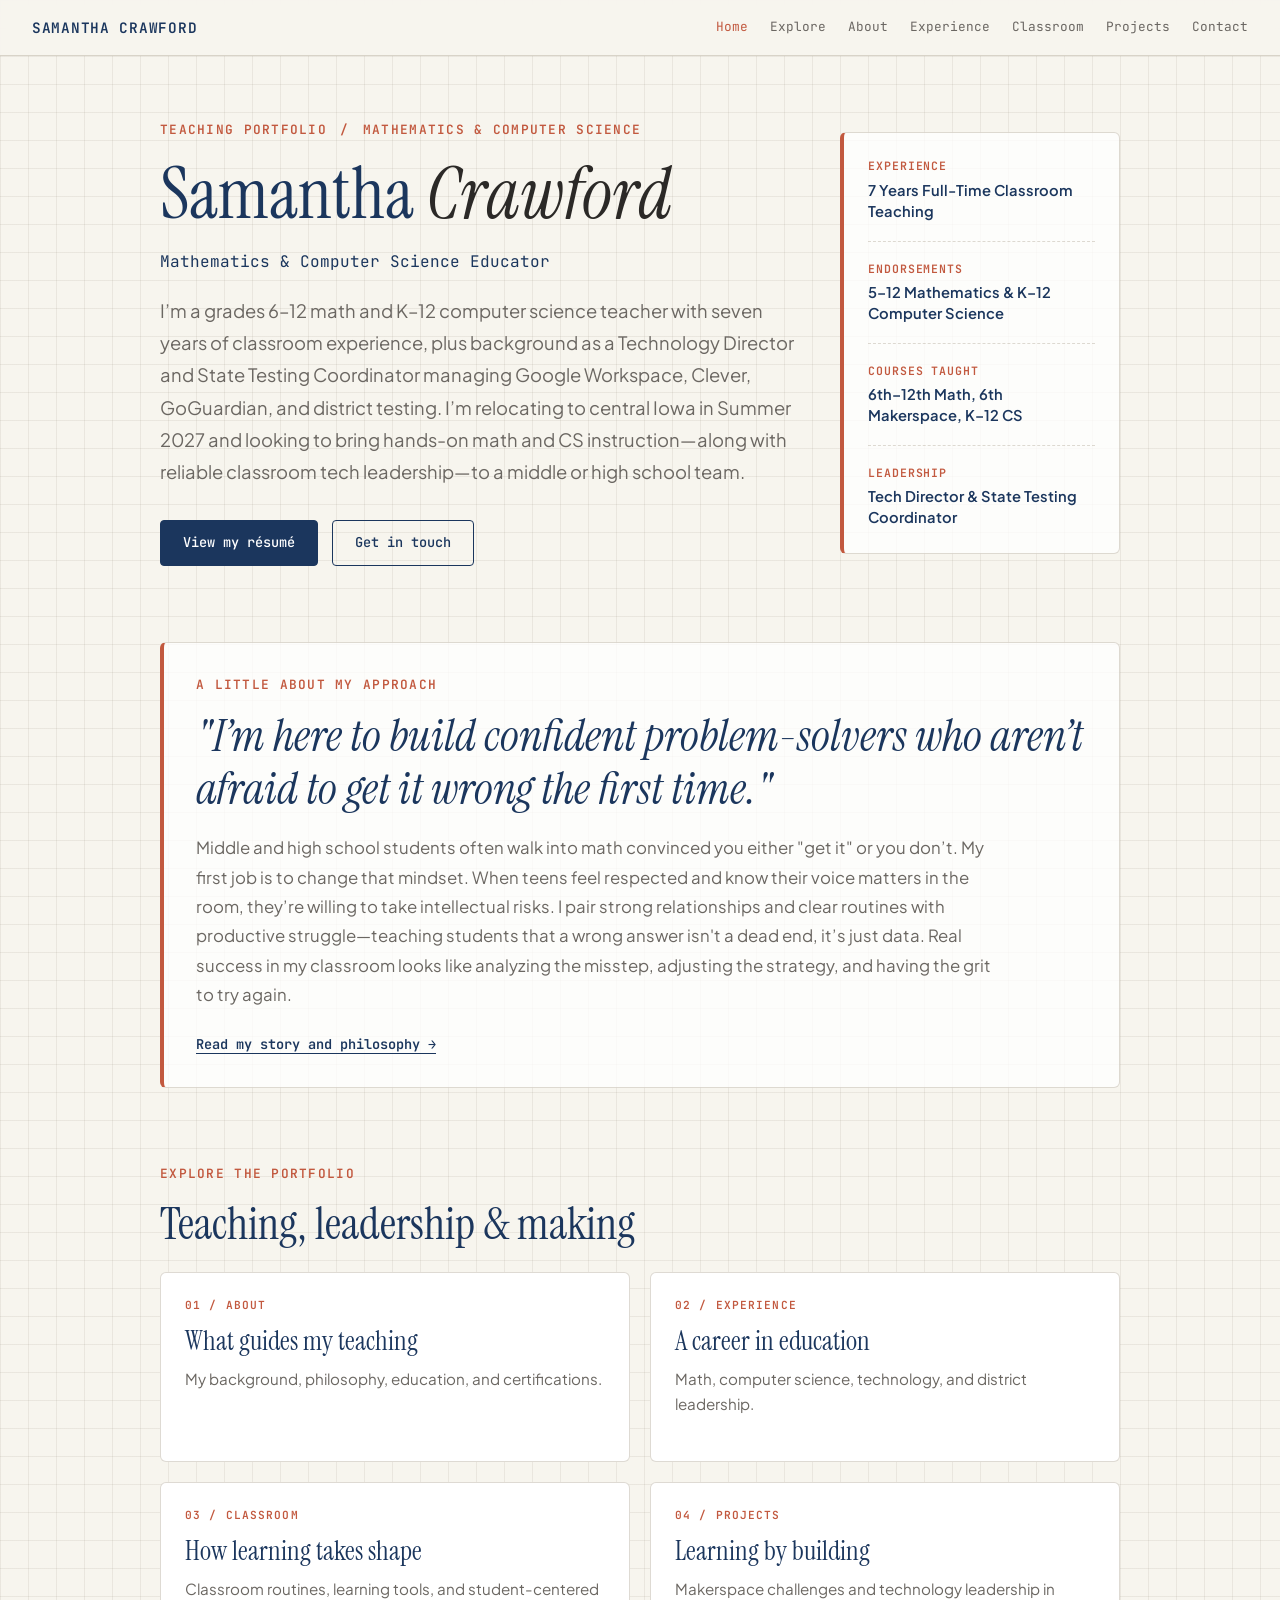
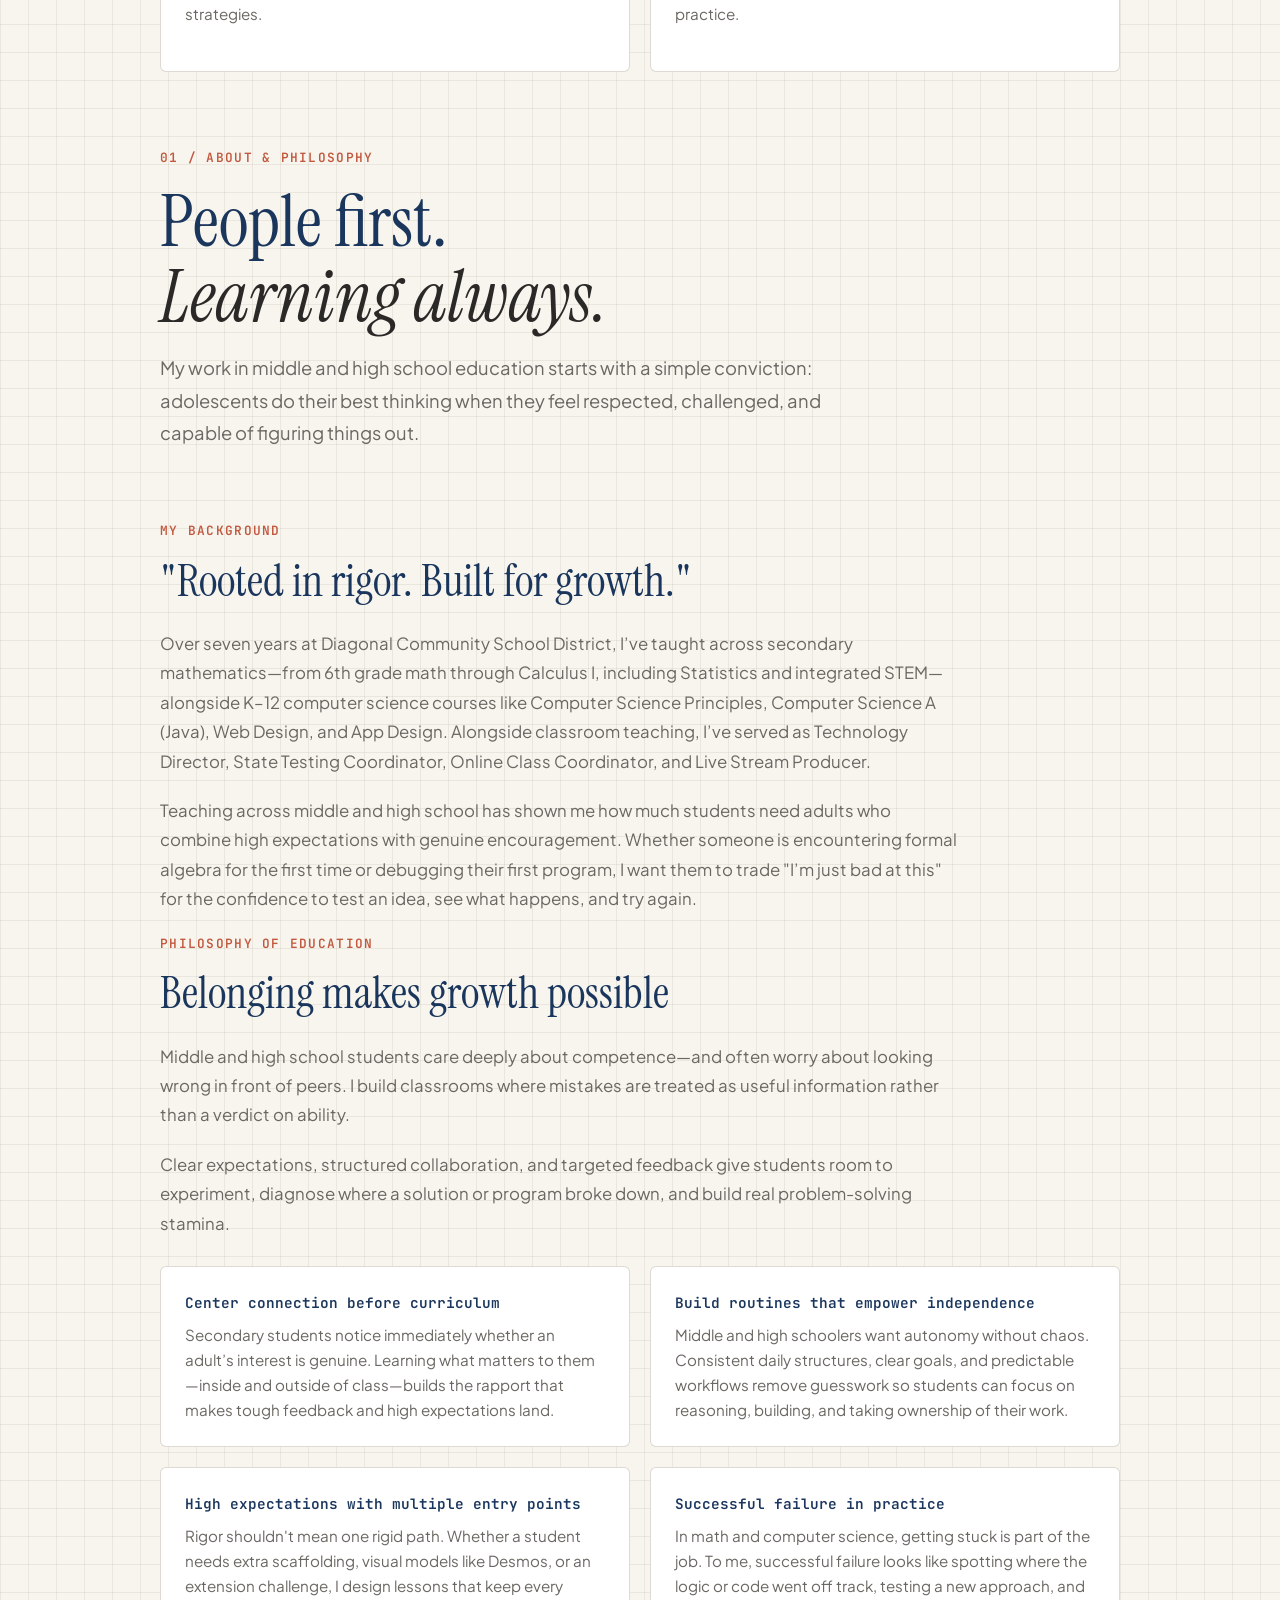
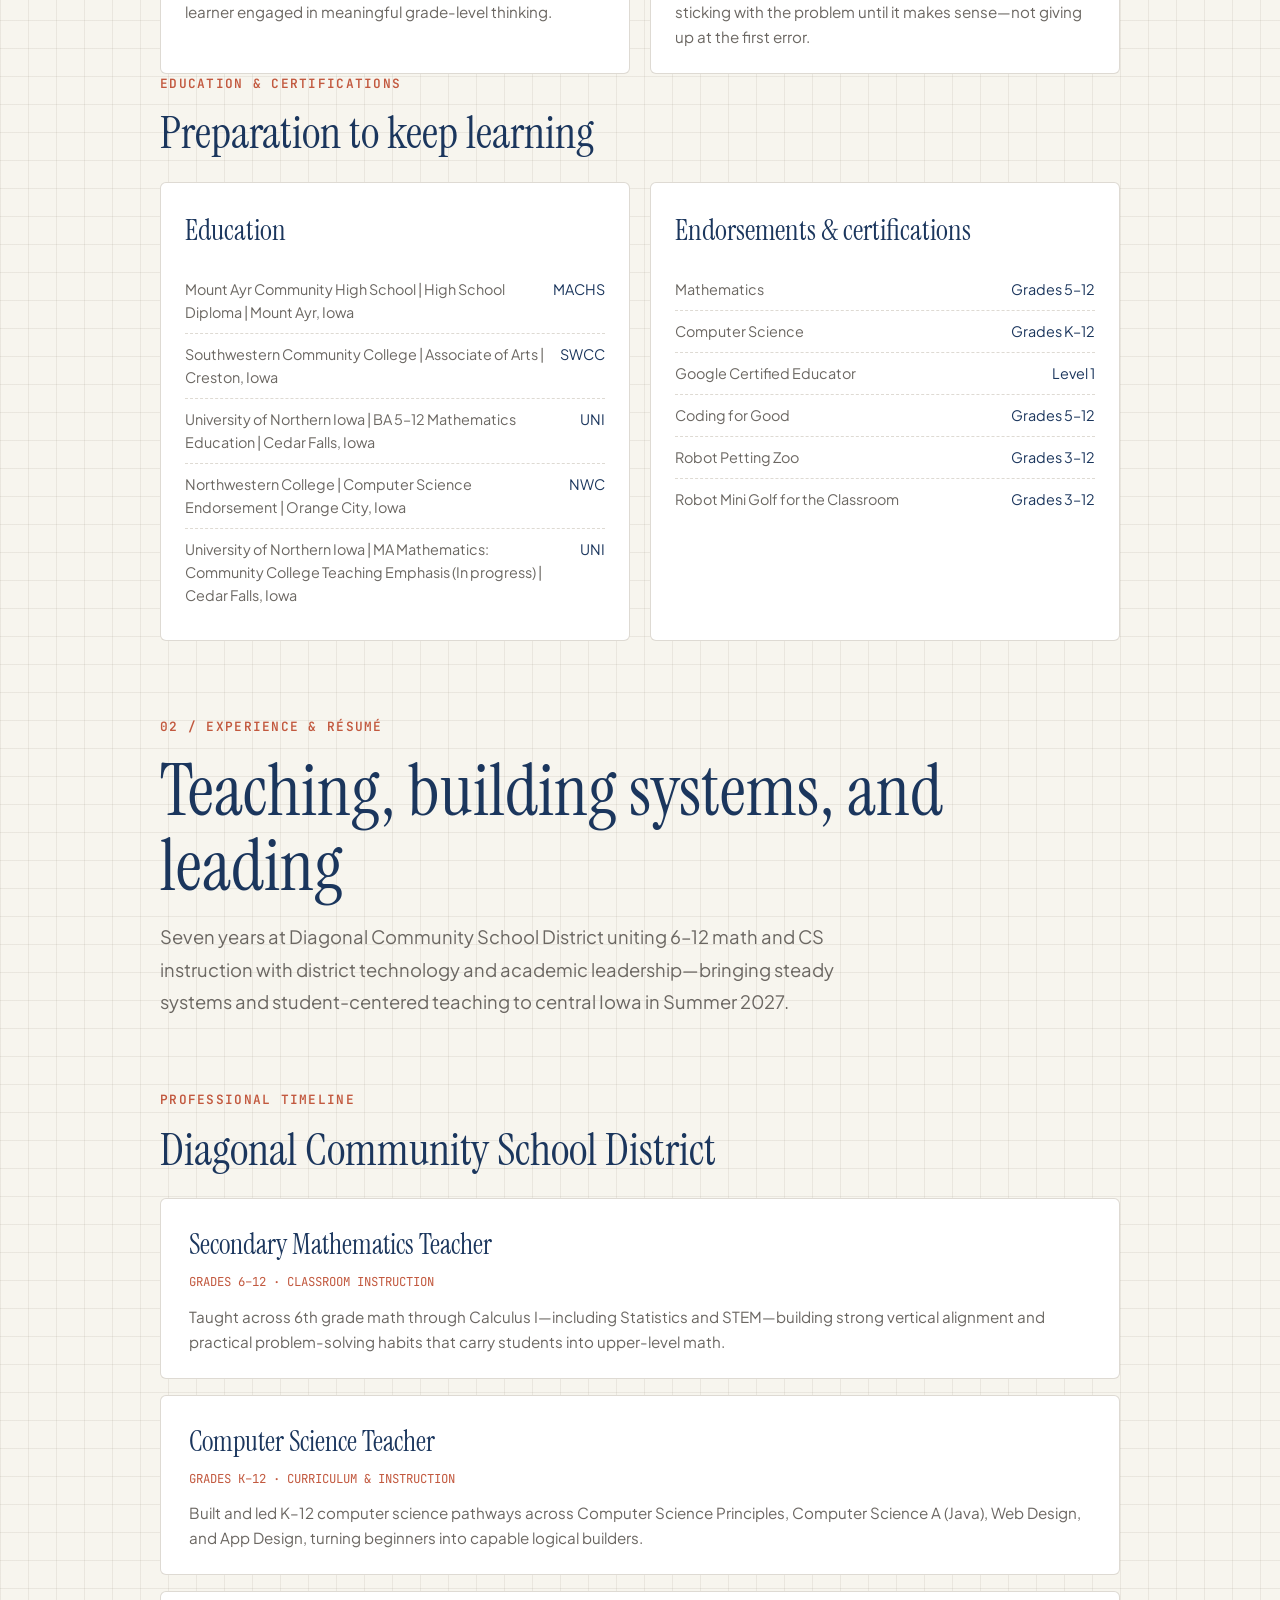
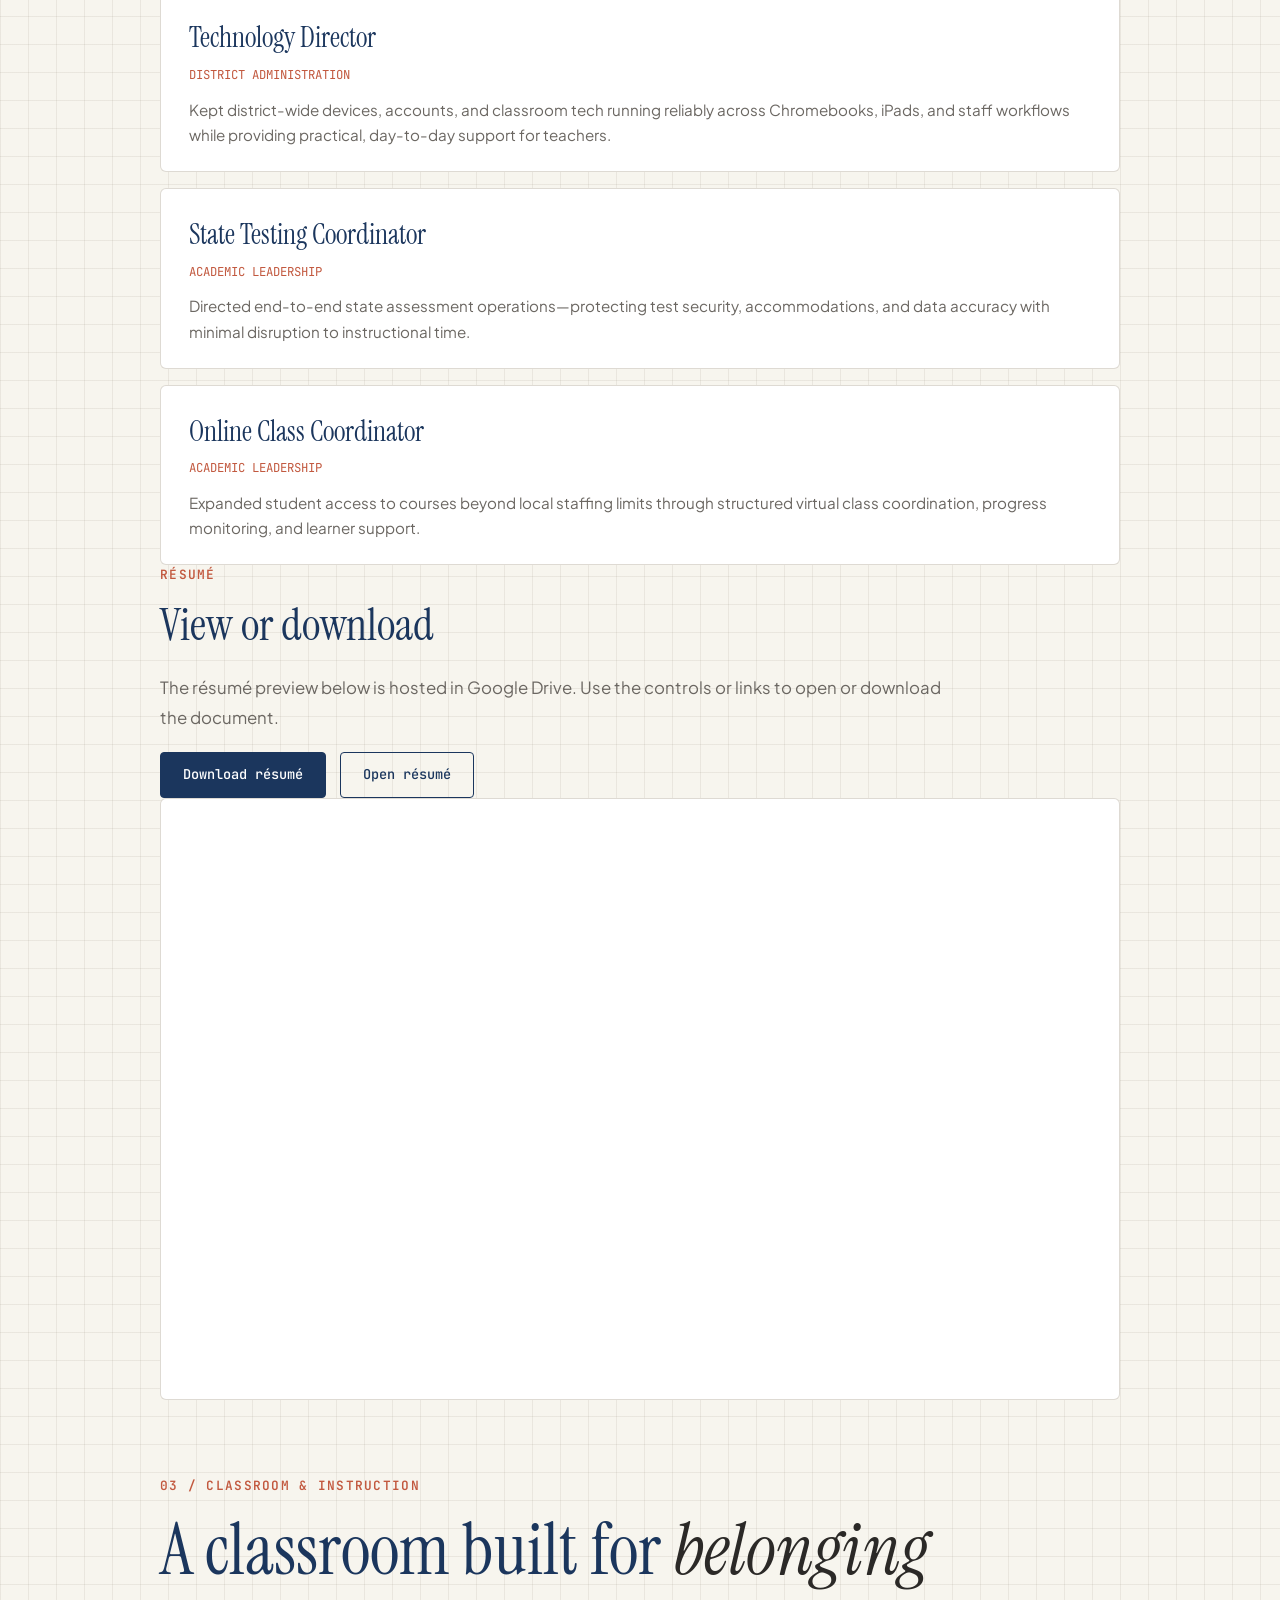
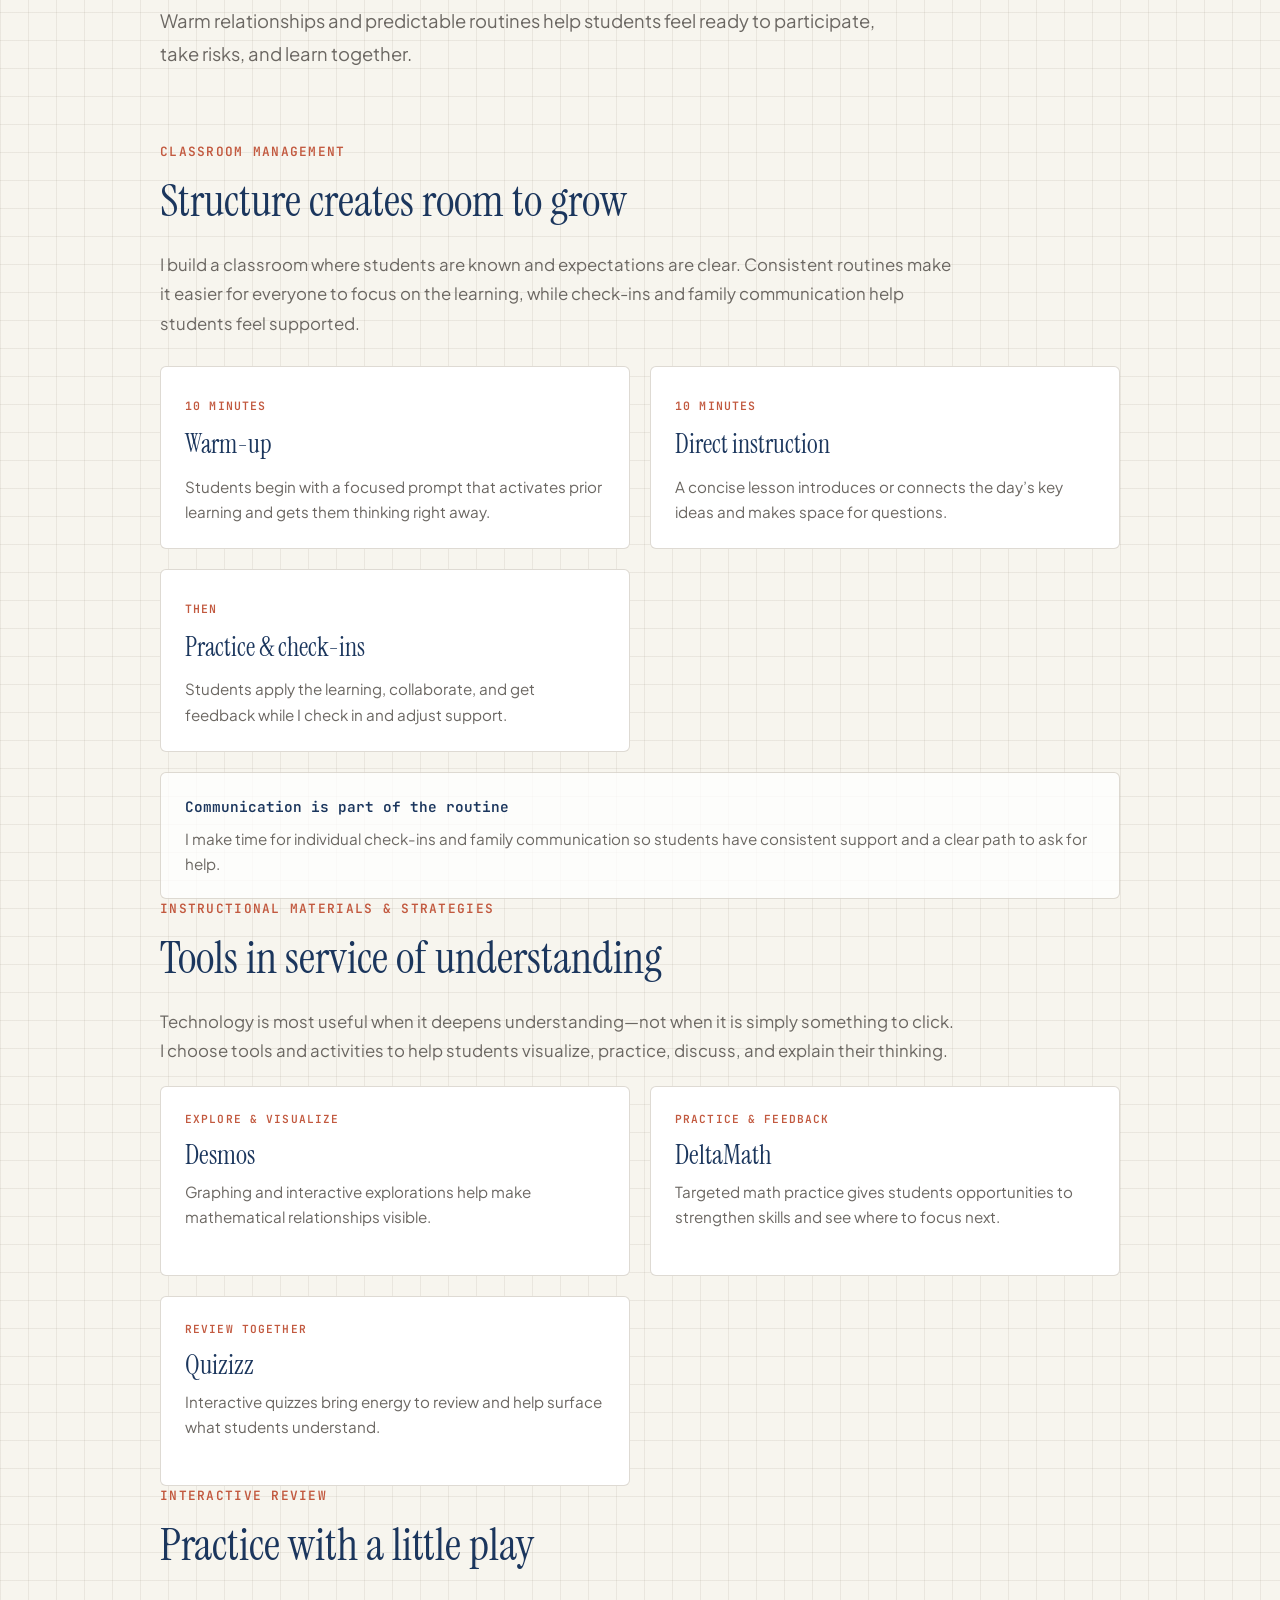
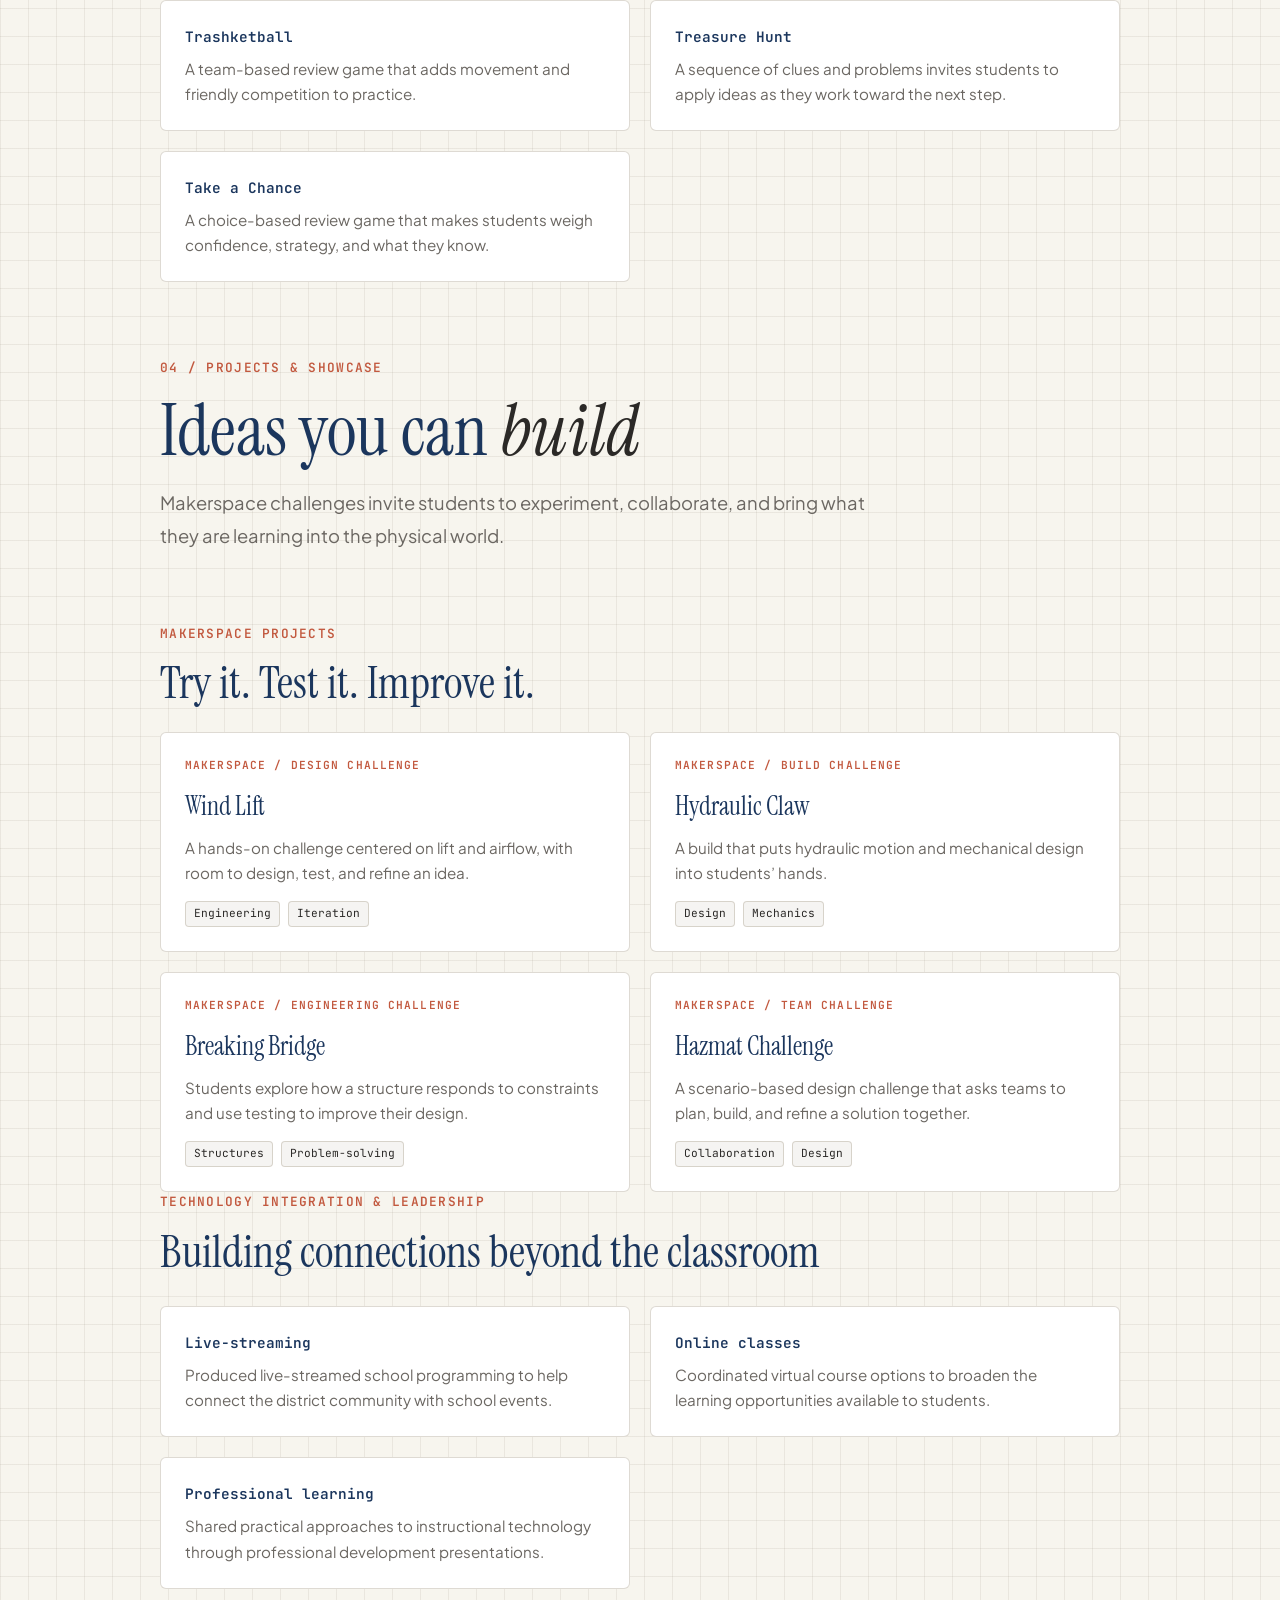
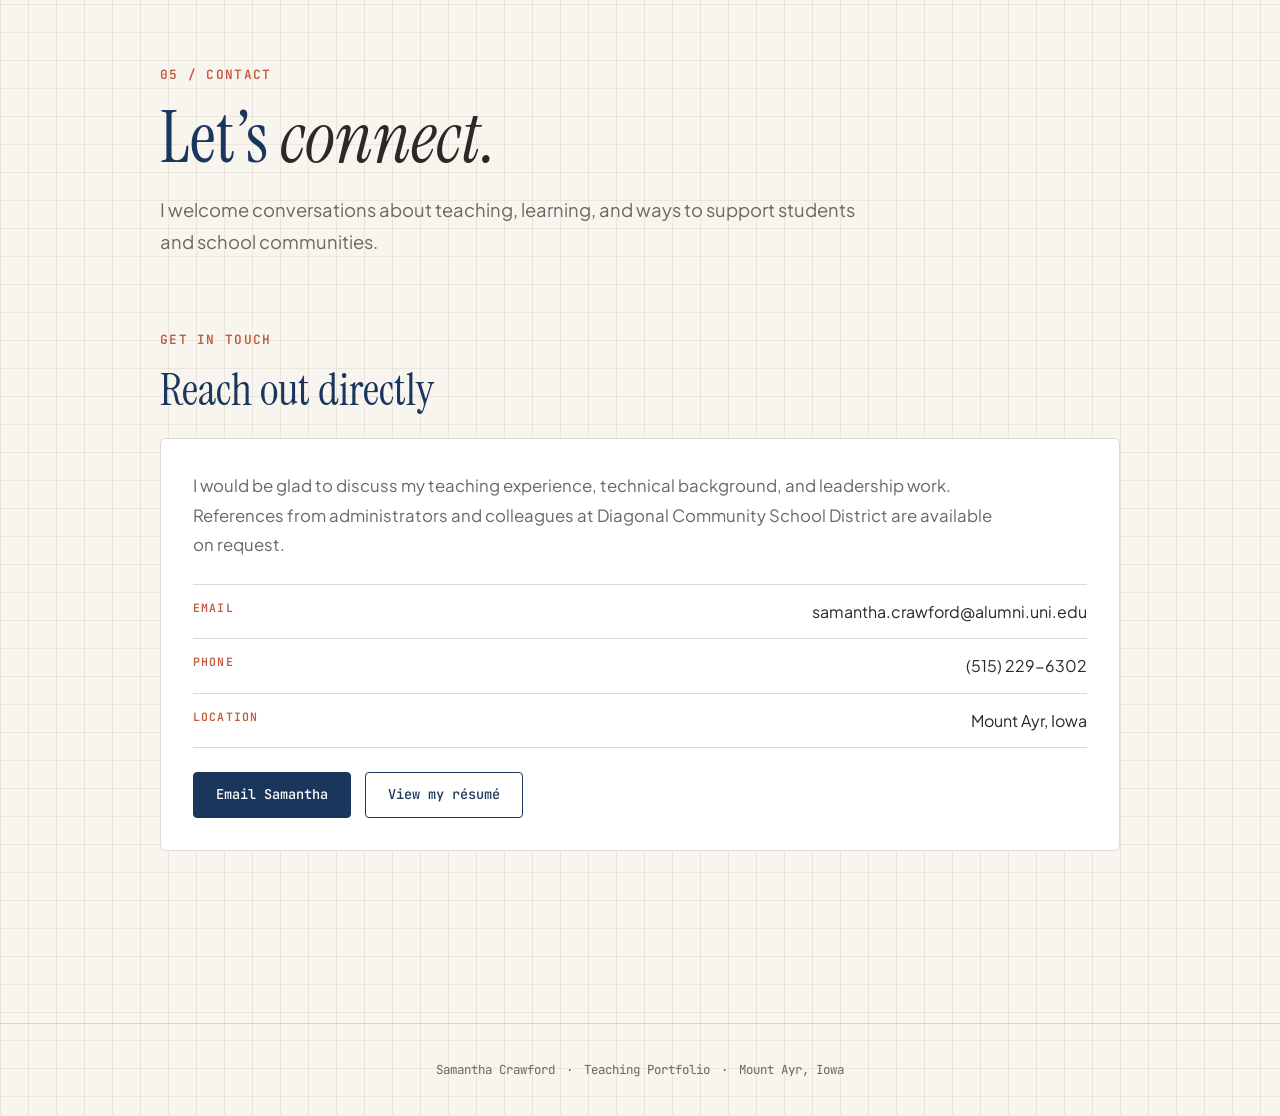
==== commit a3ce9927: "added resume" ====
--- a/index.html
+++ b/index.html
@@ -107,7 +107,7 @@
             </div>
 
             <div class="section-header">My background</div>
-            <h2>A teacher, a learner, a builder</h2>
+            <h2>"Rooted in rigor. Built for growth."</h2>
             <p class="philosophy-text">
                 Over seven years at Diagonal Community School District, I’ve taught across secondary mathematics—from 6th grade math through Calculus I, including Statistics and integrated STEM—alongside K–12 computer science courses like Computer Science Principles, Computer Science A (Java), Web Design, and App Design. Alongside classroom teaching, I’ve served as Technology Director, State Testing Coordinator, Online Class Coordinator, and Live Stream Producer.            </p>
             <p class="philosophy-text">
@@ -115,27 +115,26 @@
             <div class="section-header">Philosophy of education</div>
             <h2>Belonging makes growth possible</h2>
             <p class="philosophy-text">
-                Relationships come first. I learn students’ names, stories, and what matters to them because trust is the foundation for meaningful learning. A structured, warm classroom—with clear routines, individual check-ins, and daily collaboration—helps students feel safe enough to ask questions and take on challenges.
-            </p>
-            <p class="philosophy-text">
-                Equity means holding high expectations while offering different ways to reach them. I meet students where they are, build on what they know, and use scaffolds, choice, and multiple representations to make rigorous learning accessible. Mistakes are useful information; reflection and feedback help turn them into next steps.
+                Middle and high school students care deeply about competence—and often worry about looking wrong in front of peers. I build classrooms where mistakes are treated as useful information rather than a verdict on ability.            </p>
+            <p class="philosophy-text">
+                Clear expectations, structured collaboration, and targeted feedback give students room to experiment, diagnose where a solution or program broke down, and build real problem-solving stamina.
             </p>
             <div class="pillars-grid">
                 <article class="pillar-card">
                     <h3 class="pillar-title">Center connection before curriculum</h3>
-                    <p class="pillar-desc">I intentionally invest in each student from day one, learning their names, stories, and motivations. By actively listening and validating what matters to them, I build a foundation of trust where students feel genuinely seen, respected, and supported.</p>
+                    <p class="pillar-desc">Secondary students notice immediately whether an adult’s interest is genuine. Learning what matters to them—inside and outside of class—builds the rapport that makes tough feedback and high expectations land.</p>
                 </article>
                 <article class="pillar-card">
                     <h3 class="pillar-title">Build routines that empower independence</h3>
-                    <p class="pillar-desc">I establish consistent, predictable routines from day one so students can focus their energy on creative and complex thinking. By co-creating expectations, modeling classroom workflows daily, and reinforcing procedures with clear visual anchors, I eliminate guesswork and create a calm space where students feel secure enough to take academic risks and thrive.</p>
-                </article>
-                <article class="pillar-card">
-                    <h3 class="pillar-title">Equity by design</h3>
-                    <p class="pillar-desc">High expectations combined with flexible support ensure every student can succeed.</p>
-                </article>
-                <article class="pillar-card">
-                    <h3 class="pillar-title">Growth through practice</h3>
-                    <p class="pillar-desc">Feedback, reflection, and productive struggle help students see progress in themselves.</p>
+                    <p class="pillar-desc">Middle and high schoolers want autonomy without chaos. Consistent daily structures, clear goals, and predictable workflows remove guesswork so students can focus on reasoning, building, and taking ownership of their work.</p>
+                </article>
+                <article class="pillar-card">
+                    <h3 class="pillar-title">High expectations with multiple entry points</h3>
+                    <p class="pillar-desc">Rigor shouldn't mean one rigid path. Whether a student needs extra scaffolding, visual models like Desmos, or an extension challenge, I design lessons that keep every learner engaged in meaningful grade-level thinking.</p>
+                </article>
+                <article class="pillar-card">
+                    <h3 class="pillar-title">Successful failure in practice</h3>
+                    <p class="pillar-desc">In math and computer science, getting stuck is part of the job. To me, successful failure looks like spotting where the logic or code went off track, testing a new approach, and sticking with the problem until it makes sense—not giving up at the first error.</p>
                 </article>
             </div>
 
@@ -169,8 +168,8 @@
         <section id="experience">
             <div class="page-intro">
                 <p class="eyebrow">02 / Experience &amp; Résumé</p>
-                <h1>Teaching and <span class="italic">leading</span></h1>
-                <p class="bio">Seven years of service at Diagonal Community School District across instruction, technology, and academic coordination.</p>
+                <h1>Teaching, building systems, and leading</h1>
+                <p class="bio">Seven years at Diagonal Community School District uniting 6–12 math and CS instruction with district technology and academic leadership—bringing steady systems and student-centered teaching to central Iowa in Summer 2027.</p>
             </div>
 
             <div class="section-header">Professional timeline</div>
@@ -179,47 +178,42 @@
                 <article class="exp-item">
                     <h3 class="exp-role">Secondary Mathematics Teacher</h3>
                     <p class="exp-company">Grades 6–12 <span aria-hidden="true">·</span> Classroom instruction</p>
-                    <p class="exp-desc">Taught the secondary math sequence from 6th grade math through Calculus I, including Statistics and integrated STEM math. Focused on building foundational skills that compound across grade levels.</p>
+                    <p class="exp-desc">Taught across 6th grade math through Calculus I—including Statistics and STEM—building strong vertical alignment and practical problem-solving habits that carry students into upper-level math.</p>
                 </article>
                 <article class="exp-item">
                     <h3 class="exp-role">Computer Science Teacher</h3>
                     <p class="exp-company">Grades K–12 <span aria-hidden="true">·</span> Curriculum &amp; instruction</p>
-                    <p class="exp-desc">Designed and taught the district’s K–12 computer science pathway, including Computer Science Principles, Computer Science A (Java), Web Design, and App Design.</p>
+                    <p class="exp-desc">Built and led K–12 computer science pathways across Computer Science Principles, Computer Science A (Java), Web Design, and App Design, turning beginners into capable logical builders.</p>
                 </article>
                 <article class="exp-item">
                     <h3 class="exp-role">Technology Director</h3>
                     <p class="exp-company">District administration</p>
-                    <p class="exp-desc">Managed district technology infrastructure, Chromebook and iPad deployments, network maintenance, user accounts, and professional development supporting instructional technology.</p>
+                    <p class="exp-desc">Kept district-wide devices, accounts, and classroom tech running reliably across Chromebooks, iPads, and staff workflows while providing practical, day-to-day support for teachers.</p>
                 </article>
                 <article class="exp-item">
                     <h3 class="exp-role">State Testing Coordinator</h3>
                     <p class="exp-company">Academic leadership</p>
-                    <p class="exp-desc">Coordinated state-mandated assessments, including administration, security, accommodations, and reporting.</p>
+                    <p class="exp-desc">Directed end-to-end state assessment operations—protecting test security, accommodations, and data accuracy with minimal disruption to instructional time.</p>
                 </article>
                 <article class="exp-item">
                     <h3 class="exp-role">Online Class Coordinator</h3>
                     <p class="exp-company">Academic leadership</p>
-                    <p class="exp-desc">Coordinated virtual course offerings to expand student access beyond local staffing limits.</p>
-                </article>
-                <article class="exp-item">
-                    <h3 class="exp-role">Live Stream Producer</h3>
-                    <p class="exp-company">Technology &amp; communications</p>
-                    <p class="exp-desc">Produced live-streamed school programming to extend access to district events.</p>
+                    <p class="exp-desc">Expanded student access to courses beyond local staffing limits through structured virtual class coordination, progress monitoring, and learner support.</p>
                 </article>
             </div>
 
             <div id="resume">
                 <div class="section-header">Résumé</div>
                 <h2>View or download</h2>
-                <p class="philosophy-text">The résumé preview below is hosted in Google Slides. Use the controls or links to open it and export a PDF copy.</p>
+                <p class="philosophy-text">The résumé preview below is hosted in Google Drive. Use the controls or links to open or download the document.</p>
                 <div class="actions">
-                    <a class="btn-primary" href="https://docs.google.com/presentation/d/10NilAkDpcGnp4YlURFnktCQGY3JUtRML2lTk8GaKxsw/export/pdf" target="_blank" rel="noopener noreferrer">Download résumé PDF</a>
-                    <a class="btn-secondary" href="https://docs.google.com/presentation/d/10NilAkDpcGnp4YlURFnktCQGY3JUtRML2lTk8GaKxsw/edit?usp=sharing" target="_blank" rel="noopener noreferrer">Open in Google Slides</a>
+                    <a class="btn-primary" href="https://drive.google.com/uc?export=download&amp;id=1qgbNKTVXZgBeAGJvmVsaR60Us4CXeR8i" target="_blank" rel="noopener noreferrer">Download résumé</a>
+                    <a class="btn-secondary" href="https://drive.google.com/file/d/1qgbNKTVXZgBeAGJvmVsaR60Us4CXeR8i/view?usp=drive_link" target="_blank" rel="noopener noreferrer">Open résumé</a>
                 </div>
                 <div class="resume-frame">
                     <iframe
                         title="Embedded résumé presentation for Samantha Crawford"
-                        src="https://docs.google.com/presentation/d/10NilAkDpcGnp4YlURFnktCQGY3JUtRML2lTk8GaKxsw/embed?start=false&amp;loop=false&amp;delayms=3000"
+                        src="https://drive.google.com/file/d/1qgbNKTVXZgBeAGJvmVsaR60Us4CXeR8i/preview"
                         loading="lazy"
                         allowfullscreen>
                     </iframe>
